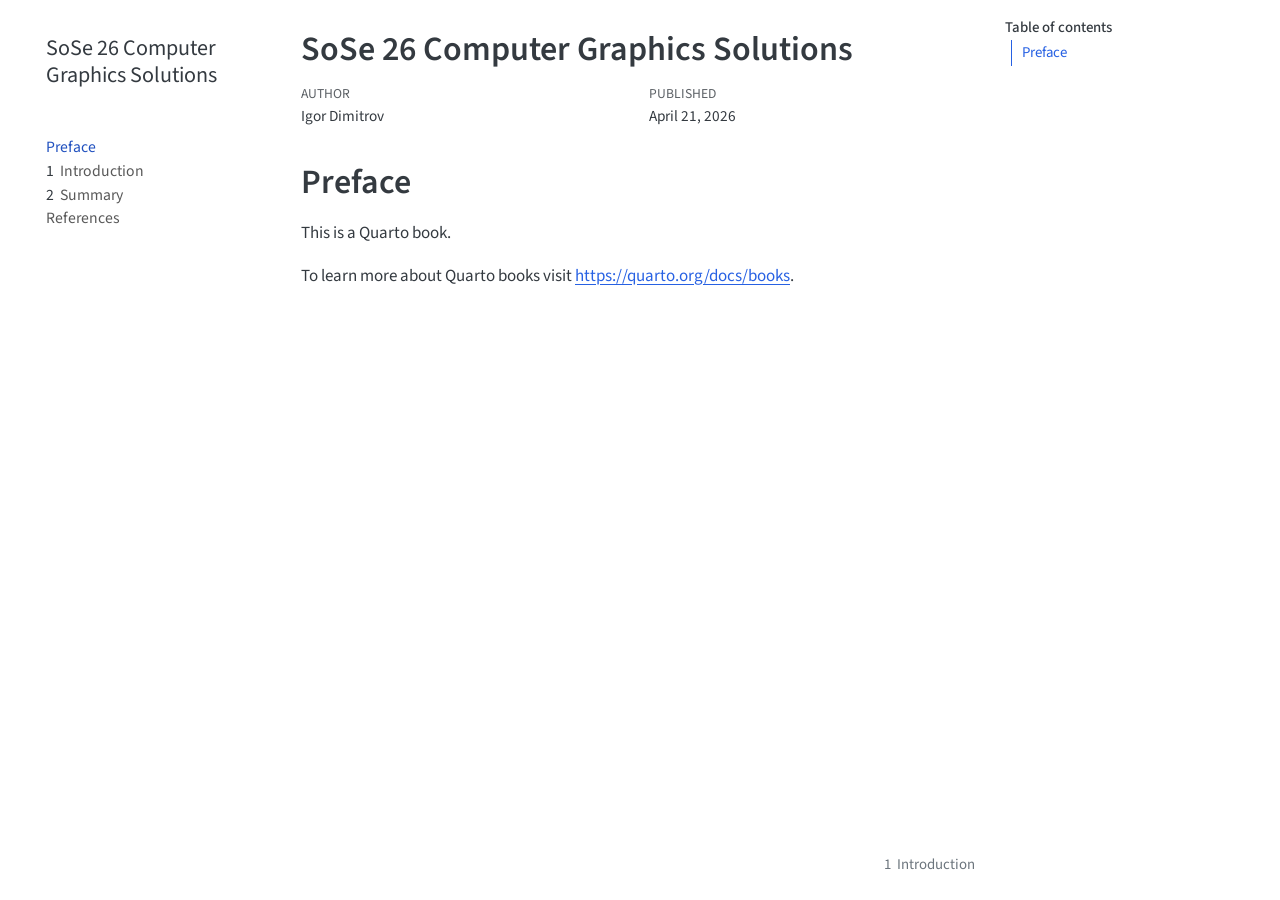
==== index.html @ a01f34d8 "Built site for gh-pages" ====
<!DOCTYPE html>
<html xmlns="http://www.w3.org/1999/xhtml" lang="en" xml:lang="en"><head>

<meta charset="utf-8">
<meta name="generator" content="quarto-1.7.32">

<meta name="viewport" content="width=device-width, initial-scale=1.0, user-scalable=yes">

<meta name="author" content="Igor Dimitrov">
<meta name="dcterms.date" content="2026-04-21">

<title>SoSe 26 Computer Graphics Solutions</title>
<style>
code{white-space: pre-wrap;}
span.smallcaps{font-variant: small-caps;}
div.columns{display: flex; gap: min(4vw, 1.5em);}
div.column{flex: auto; overflow-x: auto;}
div.hanging-indent{margin-left: 1.5em; text-indent: -1.5em;}
ul.task-list{list-style: none;}
ul.task-list li input[type="checkbox"] {
  width: 0.8em;
  margin: 0 0.8em 0.2em -1em; /* quarto-specific, see https://github.com/quarto-dev/quarto-cli/issues/4556 */ 
  vertical-align: middle;
}
</style>


<script src="site_libs/quarto-nav/quarto-nav.js"></script>
<script src="site_libs/quarto-nav/headroom.min.js"></script>
<script src="site_libs/clipboard/clipboard.min.js"></script>
<script src="site_libs/quarto-search/autocomplete.umd.js"></script>
<script src="site_libs/quarto-search/fuse.min.js"></script>
<script src="site_libs/quarto-search/quarto-search.js"></script>
<meta name="quarto:offset" content="./">
<link href="./intro.html" rel="next">
<script src="site_libs/quarto-html/quarto.js" type="module"></script>
<script src="site_libs/quarto-html/tabsets/tabsets.js" type="module"></script>
<script src="site_libs/quarto-html/popper.min.js"></script>
<script src="site_libs/quarto-html/tippy.umd.min.js"></script>
<script src="site_libs/quarto-html/anchor.min.js"></script>
<link href="site_libs/quarto-html/tippy.css" rel="stylesheet">
<link href="site_libs/quarto-html/quarto-syntax-highlighting-37eea08aefeeee20ff55810ff984fec1.css" rel="stylesheet" id="quarto-text-highlighting-styles">
<script src="site_libs/bootstrap/bootstrap.min.js"></script>
<link href="site_libs/bootstrap/bootstrap-icons.css" rel="stylesheet">
<link href="site_libs/bootstrap/bootstrap-bf132de45b538d253cd2e2da5fec6016.min.css" rel="stylesheet" append-hash="true" id="quarto-bootstrap" data-mode="light">
<script id="quarto-search-options" type="application/json">{
  "location": "sidebar",
  "copy-button": false,
  "collapse-after": 3,
  "panel-placement": "start",
  "type": "textbox",
  "limit": 50,
  "keyboard-shortcut": [
    "f",
    "/",
    "s"
  ],
  "show-item-context": false,
  "language": {
    "search-no-results-text": "No results",
    "search-matching-documents-text": "matching documents",
    "search-copy-link-title": "Copy link to search",
    "search-hide-matches-text": "Hide additional matches",
    "search-more-match-text": "more match in this document",
    "search-more-matches-text": "more matches in this document",
    "search-clear-button-title": "Clear",
    "search-text-placeholder": "",
    "search-detached-cancel-button-title": "Cancel",
    "search-submit-button-title": "Submit",
    "search-label": "Search"
  }
}</script>


</head>

<body class="nav-sidebar floating quarto-light">

<div id="quarto-search-results"></div>
  <header id="quarto-header" class="headroom fixed-top">
  <nav class="quarto-secondary-nav">
    <div class="container-fluid d-flex">
      <button type="button" class="quarto-btn-toggle btn" data-bs-toggle="collapse" role="button" data-bs-target=".quarto-sidebar-collapse-item" aria-controls="quarto-sidebar" aria-expanded="false" aria-label="Toggle sidebar navigation" onclick="if (window.quartoToggleHeadroom) { window.quartoToggleHeadroom(); }">
        <i class="bi bi-layout-text-sidebar-reverse"></i>
      </button>
        <nav class="quarto-page-breadcrumbs" aria-label="breadcrumb"><ol class="breadcrumb"><li class="breadcrumb-item"><a href="./index.html">Preface</a></li></ol></nav>
        <a class="flex-grow-1" role="navigation" data-bs-toggle="collapse" data-bs-target=".quarto-sidebar-collapse-item" aria-controls="quarto-sidebar" aria-expanded="false" aria-label="Toggle sidebar navigation" onclick="if (window.quartoToggleHeadroom) { window.quartoToggleHeadroom(); }">      
        </a>
      <button type="button" class="btn quarto-search-button" aria-label="Search" onclick="window.quartoOpenSearch();">
        <i class="bi bi-search"></i>
      </button>
    </div>
  </nav>
</header>
<!-- content -->
<div id="quarto-content" class="quarto-container page-columns page-rows-contents page-layout-article">
<!-- sidebar -->
  <nav id="quarto-sidebar" class="sidebar collapse collapse-horizontal quarto-sidebar-collapse-item sidebar-navigation floating overflow-auto">
    <div class="pt-lg-2 mt-2 text-left sidebar-header">
    <div class="sidebar-title mb-0 py-0">
      <a href="./">SoSe 26 Computer Graphics Solutions</a> 
    </div>
      </div>
        <div class="mt-2 flex-shrink-0 align-items-center">
        <div class="sidebar-search">
        <div id="quarto-search" class="" title="Search"></div>
        </div>
        </div>
    <div class="sidebar-menu-container"> 
    <ul class="list-unstyled mt-1">
        <li class="sidebar-item">
  <div class="sidebar-item-container"> 
  <a href="./index.html" class="sidebar-item-text sidebar-link active">
 <span class="menu-text">Preface</span></a>
  </div>
</li>
        <li class="sidebar-item">
  <div class="sidebar-item-container"> 
  <a href="./intro.html" class="sidebar-item-text sidebar-link">
 <span class="menu-text"><span class="chapter-number">1</span>&nbsp; <span class="chapter-title">Introduction</span></span></a>
  </div>
</li>
        <li class="sidebar-item">
  <div class="sidebar-item-container"> 
  <a href="./summary.html" class="sidebar-item-text sidebar-link">
 <span class="menu-text"><span class="chapter-number">2</span>&nbsp; <span class="chapter-title">Summary</span></span></a>
  </div>
</li>
        <li class="sidebar-item">
  <div class="sidebar-item-container"> 
  <a href="./references.html" class="sidebar-item-text sidebar-link">
 <span class="menu-text">References</span></a>
  </div>
</li>
    </ul>
    </div>
</nav>
<div id="quarto-sidebar-glass" class="quarto-sidebar-collapse-item" data-bs-toggle="collapse" data-bs-target=".quarto-sidebar-collapse-item"></div>
<!-- margin-sidebar -->
    <div id="quarto-margin-sidebar" class="sidebar margin-sidebar">
        <nav id="TOC" role="doc-toc" class="toc-active">
    <h2 id="toc-title">Table of contents</h2>
   
  <ul>
  <li><a href="#preface" id="toc-preface" class="nav-link active" data-scroll-target="#preface">Preface</a></li>
  </ul>
</nav>
    </div>
<!-- main -->
<main class="content" id="quarto-document-content">

<header id="title-block-header" class="quarto-title-block default">
<div class="quarto-title">
<h1 class="title">SoSe 26 Computer Graphics Solutions</h1>
</div>



<div class="quarto-title-meta">

    <div>
    <div class="quarto-title-meta-heading">Author</div>
    <div class="quarto-title-meta-contents">
             <p>Igor Dimitrov </p>
          </div>
  </div>
    
    <div>
    <div class="quarto-title-meta-heading">Published</div>
    <div class="quarto-title-meta-contents">
      <p class="date">April 21, 2026</p>
    </div>
  </div>
  
    
  </div>
  


</header>


<section id="preface" class="level1 unnumbered">
<h1 class="unnumbered">Preface</h1>
<p>This is a Quarto book.</p>
<p>To learn more about Quarto books visit <a href="https://quarto.org/docs/books" class="uri">https://quarto.org/docs/books</a>.</p>


</section>

</main> <!-- /main -->
<script id="quarto-html-after-body" type="application/javascript">
  window.document.addEventListener("DOMContentLoaded", function (event) {
    const icon = "";
    const anchorJS = new window.AnchorJS();
    anchorJS.options = {
      placement: 'right',
      icon: icon
    };
    anchorJS.add('.anchored');
    const isCodeAnnotation = (el) => {
      for (const clz of el.classList) {
        if (clz.startsWith('code-annotation-')) {                     
          return true;
        }
      }
      return false;
    }
    const onCopySuccess = function(e) {
      // button target
      const button = e.trigger;
      // don't keep focus
      button.blur();
      // flash "checked"
      button.classList.add('code-copy-button-checked');
      var currentTitle = button.getAttribute("title");
      button.setAttribute("title", "Copied!");
      let tooltip;
      if (window.bootstrap) {
        button.setAttribute("data-bs-toggle", "tooltip");
        button.setAttribute("data-bs-placement", "left");
        button.setAttribute("data-bs-title", "Copied!");
        tooltip = new bootstrap.Tooltip(button, 
          { trigger: "manual", 
            customClass: "code-copy-button-tooltip",
            offset: [0, -8]});
        tooltip.show();    
      }
      setTimeout(function() {
        if (tooltip) {
          tooltip.hide();
          button.removeAttribute("data-bs-title");
          button.removeAttribute("data-bs-toggle");
          button.removeAttribute("data-bs-placement");
        }
        button.setAttribute("title", currentTitle);
        button.classList.remove('code-copy-button-checked');
      }, 1000);
      // clear code selection
      e.clearSelection();
    }
    const getTextToCopy = function(trigger) {
        const codeEl = trigger.previousElementSibling.cloneNode(true);
        for (const childEl of codeEl.children) {
          if (isCodeAnnotation(childEl)) {
            childEl.remove();
          }
        }
        return codeEl.innerText;
    }
    const clipboard = new window.ClipboardJS('.code-copy-button:not([data-in-quarto-modal])', {
      text: getTextToCopy
    });
    clipboard.on('success', onCopySuccess);
    if (window.document.getElementById('quarto-embedded-source-code-modal')) {
      const clipboardModal = new window.ClipboardJS('.code-copy-button[data-in-quarto-modal]', {
        text: getTextToCopy,
        container: window.document.getElementById('quarto-embedded-source-code-modal')
      });
      clipboardModal.on('success', onCopySuccess);
    }
      var localhostRegex = new RegExp(/^(?:http|https):\/\/localhost\:?[0-9]*\//);
      var mailtoRegex = new RegExp(/^mailto:/);
        var filterRegex = new RegExp('/' + window.location.host + '/');
      var isInternal = (href) => {
          return filterRegex.test(href) || localhostRegex.test(href) || mailtoRegex.test(href);
      }
      // Inspect non-navigation links and adorn them if external
     var links = window.document.querySelectorAll('a[href]:not(.nav-link):not(.navbar-brand):not(.toc-action):not(.sidebar-link):not(.sidebar-item-toggle):not(.pagination-link):not(.no-external):not([aria-hidden]):not(.dropdown-item):not(.quarto-navigation-tool):not(.about-link)');
      for (var i=0; i<links.length; i++) {
        const link = links[i];
        if (!isInternal(link.href)) {
          // undo the damage that might have been done by quarto-nav.js in the case of
          // links that we want to consider external
          if (link.dataset.originalHref !== undefined) {
            link.href = link.dataset.originalHref;
          }
        }
      }
    function tippyHover(el, contentFn, onTriggerFn, onUntriggerFn) {
      const config = {
        allowHTML: true,
        maxWidth: 500,
        delay: 100,
        arrow: false,
        appendTo: function(el) {
            return el.parentElement;
        },
        interactive: true,
        interactiveBorder: 10,
        theme: 'quarto',
        placement: 'bottom-start',
      };
      if (contentFn) {
        config.content = contentFn;
      }
      if (onTriggerFn) {
        config.onTrigger = onTriggerFn;
      }
      if (onUntriggerFn) {
        config.onUntrigger = onUntriggerFn;
      }
      window.tippy(el, config); 
    }
    const noterefs = window.document.querySelectorAll('a[role="doc-noteref"]');
    for (var i=0; i<noterefs.length; i++) {
      const ref = noterefs[i];
      tippyHover(ref, function() {
        // use id or data attribute instead here
        let href = ref.getAttribute('data-footnote-href') || ref.getAttribute('href');
        try { href = new URL(href).hash; } catch {}
        const id = href.replace(/^#\/?/, "");
        const note = window.document.getElementById(id);
        if (note) {
          return note.innerHTML;
        } else {
          return "";
        }
      });
    }
    const xrefs = window.document.querySelectorAll('a.quarto-xref');
    const processXRef = (id, note) => {
      // Strip column container classes
      const stripColumnClz = (el) => {
        el.classList.remove("page-full", "page-columns");
        if (el.children) {
          for (const child of el.children) {
            stripColumnClz(child);
          }
        }
      }
      stripColumnClz(note)
      if (id === null || id.startsWith('sec-')) {
        // Special case sections, only their first couple elements
        const container = document.createElement("div");
        if (note.children && note.children.length > 2) {
          container.appendChild(note.children[0].cloneNode(true));
          for (let i = 1; i < note.children.length; i++) {
            const child = note.children[i];
            if (child.tagName === "P" && child.innerText === "") {
              continue;
            } else {
              container.appendChild(child.cloneNode(true));
              break;
            }
          }
          if (window.Quarto?.typesetMath) {
            window.Quarto.typesetMath(container);
          }
          return container.innerHTML
        } else {
          if (window.Quarto?.typesetMath) {
            window.Quarto.typesetMath(note);
          }
          return note.innerHTML;
        }
      } else {
        // Remove any anchor links if they are present
        const anchorLink = note.querySelector('a.anchorjs-link');
        if (anchorLink) {
          anchorLink.remove();
        }
        if (window.Quarto?.typesetMath) {
          window.Quarto.typesetMath(note);
        }
        if (note.classList.contains("callout")) {
          return note.outerHTML;
        } else {
          return note.innerHTML;
        }
      }
    }
    for (var i=0; i<xrefs.length; i++) {
      const xref = xrefs[i];
      tippyHover(xref, undefined, function(instance) {
        instance.disable();
        let url = xref.getAttribute('href');
        let hash = undefined; 
        if (url.startsWith('#')) {
          hash = url;
        } else {
          try { hash = new URL(url).hash; } catch {}
        }
        if (hash) {
          const id = hash.replace(/^#\/?/, "");
          const note = window.document.getElementById(id);
          if (note !== null) {
            try {
              const html = processXRef(id, note.cloneNode(true));
              instance.setContent(html);
            } finally {
              instance.enable();
              instance.show();
            }
          } else {
            // See if we can fetch this
            fetch(url.split('#')[0])
            .then(res => res.text())
            .then(html => {
              const parser = new DOMParser();
              const htmlDoc = parser.parseFromString(html, "text/html");
              const note = htmlDoc.getElementById(id);
              if (note !== null) {
                const html = processXRef(id, note);
                instance.setContent(html);
              } 
            }).finally(() => {
              instance.enable();
              instance.show();
            });
          }
        } else {
          // See if we can fetch a full url (with no hash to target)
          // This is a special case and we should probably do some content thinning / targeting
          fetch(url)
          .then(res => res.text())
          .then(html => {
            const parser = new DOMParser();
            const htmlDoc = parser.parseFromString(html, "text/html");
            const note = htmlDoc.querySelector('main.content');
            if (note !== null) {
              // This should only happen for chapter cross references
              // (since there is no id in the URL)
              // remove the first header
              if (note.children.length > 0 && note.children[0].tagName === "HEADER") {
                note.children[0].remove();
              }
              const html = processXRef(null, note);
              instance.setContent(html);
            } 
          }).finally(() => {
            instance.enable();
            instance.show();
          });
        }
      }, function(instance) {
      });
    }
        let selectedAnnoteEl;
        const selectorForAnnotation = ( cell, annotation) => {
          let cellAttr = 'data-code-cell="' + cell + '"';
          let lineAttr = 'data-code-annotation="' +  annotation + '"';
          const selector = 'span[' + cellAttr + '][' + lineAttr + ']';
          return selector;
        }
        const selectCodeLines = (annoteEl) => {
          const doc = window.document;
          const targetCell = annoteEl.getAttribute("data-target-cell");
          const targetAnnotation = annoteEl.getAttribute("data-target-annotation");
          const annoteSpan = window.document.querySelector(selectorForAnnotation(targetCell, targetAnnotation));
          const lines = annoteSpan.getAttribute("data-code-lines").split(",");
          const lineIds = lines.map((line) => {
            return targetCell + "-" + line;
          })
          let top = null;
          let height = null;
          let parent = null;
          if (lineIds.length > 0) {
              //compute the position of the single el (top and bottom and make a div)
              const el = window.document.getElementById(lineIds[0]);
              top = el.offsetTop;
              height = el.offsetHeight;
              parent = el.parentElement.parentElement;
            if (lineIds.length > 1) {
              const lastEl = window.document.getElementById(lineIds[lineIds.length - 1]);
              const bottom = lastEl.offsetTop + lastEl.offsetHeight;
              height = bottom - top;
            }
            if (top !== null && height !== null && parent !== null) {
              // cook up a div (if necessary) and position it 
              let div = window.document.getElementById("code-annotation-line-highlight");
              if (div === null) {
                div = window.document.createElement("div");
                div.setAttribute("id", "code-annotation-line-highlight");
                div.style.position = 'absolute';
                parent.appendChild(div);
              }
              div.style.top = top - 2 + "px";
              div.style.height = height + 4 + "px";
              div.style.left = 0;
              let gutterDiv = window.document.getElementById("code-annotation-line-highlight-gutter");
              if (gutterDiv === null) {
                gutterDiv = window.document.createElement("div");
                gutterDiv.setAttribute("id", "code-annotation-line-highlight-gutter");
                gutterDiv.style.position = 'absolute';
                const codeCell = window.document.getElementById(targetCell);
                const gutter = codeCell.querySelector('.code-annotation-gutter');
                gutter.appendChild(gutterDiv);
              }
              gutterDiv.style.top = top - 2 + "px";
              gutterDiv.style.height = height + 4 + "px";
            }
            selectedAnnoteEl = annoteEl;
          }
        };
        const unselectCodeLines = () => {
          const elementsIds = ["code-annotation-line-highlight", "code-annotation-line-highlight-gutter"];
          elementsIds.forEach((elId) => {
            const div = window.document.getElementById(elId);
            if (div) {
              div.remove();
            }
          });
          selectedAnnoteEl = undefined;
        };
          // Handle positioning of the toggle
      window.addEventListener(
        "resize",
        throttle(() => {
          elRect = undefined;
          if (selectedAnnoteEl) {
            selectCodeLines(selectedAnnoteEl);
          }
        }, 10)
      );
      function throttle(fn, ms) {
      let throttle = false;
      let timer;
        return (...args) => {
          if(!throttle) { // first call gets through
              fn.apply(this, args);
              throttle = true;
          } else { // all the others get throttled
              if(timer) clearTimeout(timer); // cancel #2
              timer = setTimeout(() => {
                fn.apply(this, args);
                timer = throttle = false;
              }, ms);
          }
        };
      }
        // Attach click handler to the DT
        const annoteDls = window.document.querySelectorAll('dt[data-target-cell]');
        for (const annoteDlNode of annoteDls) {
          annoteDlNode.addEventListener('click', (event) => {
            const clickedEl = event.target;
            if (clickedEl !== selectedAnnoteEl) {
              unselectCodeLines();
              const activeEl = window.document.querySelector('dt[data-target-cell].code-annotation-active');
              if (activeEl) {
                activeEl.classList.remove('code-annotation-active');
              }
              selectCodeLines(clickedEl);
              clickedEl.classList.add('code-annotation-active');
            } else {
              // Unselect the line
              unselectCodeLines();
              clickedEl.classList.remove('code-annotation-active');
            }
          });
        }
    const findCites = (el) => {
      const parentEl = el.parentElement;
      if (parentEl) {
        const cites = parentEl.dataset.cites;
        if (cites) {
          return {
            el,
            cites: cites.split(' ')
          };
        } else {
          return findCites(el.parentElement)
        }
      } else {
        return undefined;
      }
    };
    var bibliorefs = window.document.querySelectorAll('a[role="doc-biblioref"]');
    for (var i=0; i<bibliorefs.length; i++) {
      const ref = bibliorefs[i];
      const citeInfo = findCites(ref);
      if (citeInfo) {
        tippyHover(citeInfo.el, function() {
          var popup = window.document.createElement('div');
          citeInfo.cites.forEach(function(cite) {
            var citeDiv = window.document.createElement('div');
            citeDiv.classList.add('hanging-indent');
            citeDiv.classList.add('csl-entry');
            var biblioDiv = window.document.getElementById('ref-' + cite);
            if (biblioDiv) {
              citeDiv.innerHTML = biblioDiv.innerHTML;
            }
            popup.appendChild(citeDiv);
          });
          return popup.innerHTML;
        });
      }
    }
  });
  </script>
<nav class="page-navigation">
  <div class="nav-page nav-page-previous">
  </div>
  <div class="nav-page nav-page-next">
      <a href="./intro.html" class="pagination-link" aria-label="Introduction">
        <span class="nav-page-text"><span class="chapter-number">1</span>&nbsp; <span class="chapter-title">Introduction</span></span> <i class="bi bi-arrow-right-short"></i>
      </a>
  </div>
</nav>
</div> <!-- /content -->




</body></html>
---- site_libs/quarto-html/tippy.css ----
.tippy-box[data-animation=fade][data-state=hidden]{opacity:0}[data-tippy-root]{max-width:calc(100vw - 10px)}.tippy-box{position:relative;background-color:#333;color:#fff;border-radius:4px;font-size:14px;line-height:1.4;white-space:normal;outline:0;transition-property:transform,visibility,opacity}.tippy-box[data-placement^=top]>.tippy-arrow{bottom:0}.tippy-box[data-placement^=top]>.tippy-arrow:before{bottom:-7px;left:0;border-width:8px 8px 0;border-top-color:initial;transform-origin:center top}.tippy-box[data-placement^=bottom]>.tippy-arrow{top:0}.tippy-box[data-placement^=bottom]>.tippy-arrow:before{top:-7px;left:0;border-width:0 8px 8px;border-bottom-color:initial;transform-origin:center bottom}.tippy-box[data-placement^=left]>.tippy-arrow{right:0}.tippy-box[data-placement^=left]>.tippy-arrow:before{border-width:8px 0 8px 8px;border-left-color:initial;right:-7px;transform-origin:center left}.tippy-box[data-placement^=right]>.tippy-arrow{left:0}.tippy-box[data-placement^=right]>.tippy-arrow:before{left:-7px;border-width:8px 8px 8px 0;border-right-color:initial;transform-origin:center right}.tippy-box[data-inertia][data-state=visible]{transition-timing-function:cubic-bezier(.54,1.5,.38,1.11)}.tippy-arrow{width:16px;height:16px;color:#333}.tippy-arrow:before{content:"";position:absolute;border-color:transparent;border-style:solid}.tippy-content{position:relative;padding:5px 9px;z-index:1}
---- site_libs/quarto-html/quarto-syntax-highlighting-37eea08aefeeee20ff55810ff984fec1.css ----
/* quarto syntax highlight colors */
:root {
  --quarto-hl-ot-color: #003B4F;
  --quarto-hl-at-color: #657422;
  --quarto-hl-ss-color: #20794D;
  --quarto-hl-an-color: #5E5E5E;
  --quarto-hl-fu-color: #4758AB;
  --quarto-hl-st-color: #20794D;
  --quarto-hl-cf-color: #003B4F;
  --quarto-hl-op-color: #5E5E5E;
  --quarto-hl-er-color: #AD0000;
  --quarto-hl-bn-color: #AD0000;
  --quarto-hl-al-color: #AD0000;
  --quarto-hl-va-color: #111111;
  --quarto-hl-bu-color: inherit;
  --quarto-hl-ex-color: inherit;
  --quarto-hl-pp-color: #AD0000;
  --quarto-hl-in-color: #5E5E5E;
  --quarto-hl-vs-color: #20794D;
  --quarto-hl-wa-color: #5E5E5E;
  --quarto-hl-do-color: #5E5E5E;
  --quarto-hl-im-color: #00769E;
  --quarto-hl-ch-color: #20794D;
  --quarto-hl-dt-color: #AD0000;
  --quarto-hl-fl-color: #AD0000;
  --quarto-hl-co-color: #5E5E5E;
  --quarto-hl-cv-color: #5E5E5E;
  --quarto-hl-cn-color: #8f5902;
  --quarto-hl-sc-color: #5E5E5E;
  --quarto-hl-dv-color: #AD0000;
  --quarto-hl-kw-color: #003B4F;
}

/* other quarto variables */
:root {
  --quarto-font-monospace: SFMono-Regular, Menlo, Monaco, Consolas, "Liberation Mono", "Courier New", monospace;
}

/* syntax highlight based on Pandoc's rules */
pre > code.sourceCode > span {
  color: #003B4F;
}

code.sourceCode > span {
  color: #003B4F;
}

div.sourceCode,
div.sourceCode pre.sourceCode {
  color: #003B4F;
}

/* Normal */
code span {
  color: #003B4F;
}

/* Alert */
code span.al {
  color: #AD0000;
  font-style: inherit;
}

/* Annotation */
code span.an {
  color: #5E5E5E;
  font-style: inherit;
}

/* Attribute */
code span.at {
  color: #657422;
  font-style: inherit;
}

/* BaseN */
code span.bn {
  color: #AD0000;
  font-style: inherit;
}

/* BuiltIn */
code span.bu {
  font-style: inherit;
}

/* ControlFlow */
code span.cf {
  color: #003B4F;
  font-weight: bold;
  font-style: inherit;
}

/* Char */
code span.ch {
  color: #20794D;
  font-style: inherit;
}

/* Constant */
code span.cn {
  color: #8f5902;
  font-style: inherit;
}

/* Comment */
code span.co {
  color: #5E5E5E;
  font-style: inherit;
}

/* CommentVar */
code span.cv {
  color: #5E5E5E;
  font-style: italic;
}

/* Documentation */
code span.do {
  color: #5E5E5E;
  font-style: italic;
}

/* DataType */
code span.dt {
  color: #AD0000;
  font-style: inherit;
}

/* DecVal */
code span.dv {
  color: #AD0000;
  font-style: inherit;
}

/* Error */
code span.er {
  color: #AD0000;
  font-style: inherit;
}

/* Extension */
code span.ex {
  font-style: inherit;
}

/* Float */
code span.fl {
  color: #AD0000;
  font-style: inherit;
}

/* Function */
code span.fu {
  color: #4758AB;
  font-style: inherit;
}

/* Import */
code span.im {
  color: #00769E;
  font-style: inherit;
}

/* Information */
code span.in {
  color: #5E5E5E;
  font-style: inherit;
}

/* Keyword */
code span.kw {
  color: #003B4F;
  font-weight: bold;
  font-style: inherit;
}

/* Operator */
code span.op {
  color: #5E5E5E;
  font-style: inherit;
}

/* Other */
code span.ot {
  color: #003B4F;
  font-style: inherit;
}

/* Preprocessor */
code span.pp {
  color: #AD0000;
  font-style: inherit;
}

/* SpecialChar */
code span.sc {
  color: #5E5E5E;
  font-style: inherit;
}

/* SpecialString */
code span.ss {
  color: #20794D;
  font-style: inherit;
}

/* String */
code span.st {
  color: #20794D;
  font-style: inherit;
}

/* Variable */
code span.va {
  color: #111111;
  font-style: inherit;
}

/* VerbatimString */
code span.vs {
  color: #20794D;
  font-style: inherit;
}

/* Warning */
code span.wa {
  color: #5E5E5E;
  font-style: italic;
}

.prevent-inlining {
  content: "</";
}

/*# sourceMappingURL=27d3d809615f7771493d095567f04340.css.map */
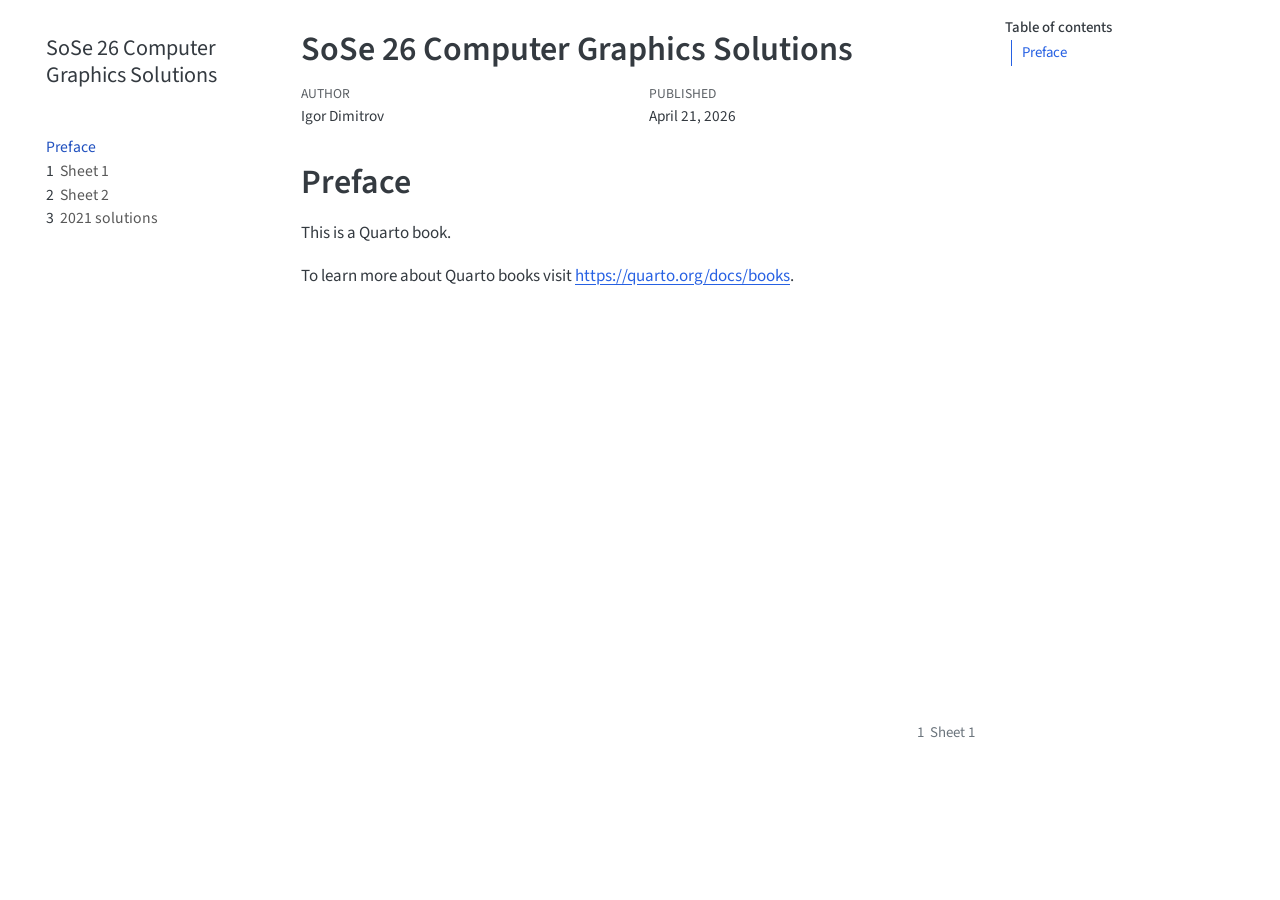
==== commit 33d647d1: "Built site for gh-pages" ====
--- a/index.html
+++ b/index.html
@@ -2,7 +2,7 @@
 <html xmlns="http://www.w3.org/1999/xhtml" lang="en" xml:lang="en"><head>
 
 <meta charset="utf-8">
-<meta name="generator" content="quarto-1.7.32">
+<meta name="generator" content="quarto-1.4.553">
 
 <meta name="viewport" content="width=device-width, initial-scale=1.0, user-scalable=yes">
 
@@ -32,17 +32,16 @@
 <script src="site_libs/quarto-search/fuse.min.js"></script>
 <script src="site_libs/quarto-search/quarto-search.js"></script>
 <meta name="quarto:offset" content="./">
-<link href="./intro.html" rel="next">
-<script src="site_libs/quarto-html/quarto.js" type="module"></script>
-<script src="site_libs/quarto-html/tabsets/tabsets.js" type="module"></script>
+<link href="./01.html" rel="next">
+<script src="site_libs/quarto-html/quarto.js"></script>
 <script src="site_libs/quarto-html/popper.min.js"></script>
 <script src="site_libs/quarto-html/tippy.umd.min.js"></script>
 <script src="site_libs/quarto-html/anchor.min.js"></script>
 <link href="site_libs/quarto-html/tippy.css" rel="stylesheet">
-<link href="site_libs/quarto-html/quarto-syntax-highlighting-37eea08aefeeee20ff55810ff984fec1.css" rel="stylesheet" id="quarto-text-highlighting-styles">
+<link href="site_libs/quarto-html/quarto-syntax-highlighting.css" rel="stylesheet" id="quarto-text-highlighting-styles">
 <script src="site_libs/bootstrap/bootstrap.min.js"></script>
 <link href="site_libs/bootstrap/bootstrap-icons.css" rel="stylesheet">
-<link href="site_libs/bootstrap/bootstrap-bf132de45b538d253cd2e2da5fec6016.min.css" rel="stylesheet" append-hash="true" id="quarto-bootstrap" data-mode="light">
+<link href="site_libs/bootstrap/bootstrap.min.css" rel="stylesheet" id="quarto-bootstrap" data-mode="light">
 <script id="quarto-search-options" type="application/json">{
   "location": "sidebar",
   "copy-button": false,
@@ -74,19 +73,19 @@
 
 </head>
 
-<body class="nav-sidebar floating quarto-light">
+<body class="nav-sidebar floating">
 
 <div id="quarto-search-results"></div>
   <header id="quarto-header" class="headroom fixed-top">
   <nav class="quarto-secondary-nav">
     <div class="container-fluid d-flex">
-      <button type="button" class="quarto-btn-toggle btn" data-bs-toggle="collapse" role="button" data-bs-target=".quarto-sidebar-collapse-item" aria-controls="quarto-sidebar" aria-expanded="false" aria-label="Toggle sidebar navigation" onclick="if (window.quartoToggleHeadroom) { window.quartoToggleHeadroom(); }">
+      <button type="button" class="quarto-btn-toggle btn" data-bs-toggle="collapse" data-bs-target=".quarto-sidebar-collapse-item" aria-controls="quarto-sidebar" aria-expanded="false" aria-label="Toggle sidebar navigation" onclick="if (window.quartoToggleHeadroom) { window.quartoToggleHeadroom(); }">
         <i class="bi bi-layout-text-sidebar-reverse"></i>
       </button>
         <nav class="quarto-page-breadcrumbs" aria-label="breadcrumb"><ol class="breadcrumb"><li class="breadcrumb-item"><a href="./index.html">Preface</a></li></ol></nav>
-        <a class="flex-grow-1" role="navigation" data-bs-toggle="collapse" data-bs-target=".quarto-sidebar-collapse-item" aria-controls="quarto-sidebar" aria-expanded="false" aria-label="Toggle sidebar navigation" onclick="if (window.quartoToggleHeadroom) { window.quartoToggleHeadroom(); }">      
+        <a class="flex-grow-1" role="button" data-bs-toggle="collapse" data-bs-target=".quarto-sidebar-collapse-item" aria-controls="quarto-sidebar" aria-expanded="false" aria-label="Toggle sidebar navigation" onclick="if (window.quartoToggleHeadroom) { window.quartoToggleHeadroom(); }">      
         </a>
-      <button type="button" class="btn quarto-search-button" aria-label="Search" onclick="window.quartoOpenSearch();">
+      <button type="button" class="btn quarto-search-button" aria-label="" onclick="window.quartoOpenSearch();">
         <i class="bi bi-search"></i>
       </button>
     </div>
@@ -99,6 +98,9 @@
     <div class="pt-lg-2 mt-2 text-left sidebar-header">
     <div class="sidebar-title mb-0 py-0">
       <a href="./">SoSe 26 Computer Graphics Solutions</a> 
+        <div class="sidebar-tools-main">
+    <a href="./SoSe-26-Computer-Graphics-Solutions.pdf" title="Download PDF" class="quarto-navigation-tool px-1" aria-label="Download PDF"><i class="bi bi-file-pdf"></i></a>
+</div>
     </div>
       </div>
         <div class="mt-2 flex-shrink-0 align-items-center">
@@ -116,20 +118,20 @@
 </li>
         <li class="sidebar-item">
   <div class="sidebar-item-container"> 
-  <a href="./intro.html" class="sidebar-item-text sidebar-link">
- <span class="menu-text"><span class="chapter-number">1</span>&nbsp; <span class="chapter-title">Introduction</span></span></a>
+  <a href="./01.html" class="sidebar-item-text sidebar-link">
+ <span class="menu-text"><span class="chapter-number">1</span>&nbsp; <span class="chapter-title">Sheet 1</span></span></a>
   </div>
 </li>
         <li class="sidebar-item">
   <div class="sidebar-item-container"> 
-  <a href="./summary.html" class="sidebar-item-text sidebar-link">
- <span class="menu-text"><span class="chapter-number">2</span>&nbsp; <span class="chapter-title">Summary</span></span></a>
+  <a href="./02.html" class="sidebar-item-text sidebar-link">
+ <span class="menu-text"><span class="chapter-number">2</span>&nbsp; <span class="chapter-title">Sheet 2</span></span></a>
   </div>
 </li>
         <li class="sidebar-item">
   <div class="sidebar-item-container"> 
-  <a href="./references.html" class="sidebar-item-text sidebar-link">
- <span class="menu-text">References</span></a>
+  <a href="./exam/2021.html" class="sidebar-item-text sidebar-link">
+ <span class="menu-text"><span class="chapter-number">3</span>&nbsp; <span class="chapter-title">2021 solutions</span></span></a>
   </div>
 </li>
     </ul>
@@ -190,242 +192,228 @@
 
 </main> <!-- /main -->
 <script id="quarto-html-after-body" type="application/javascript">
-  window.document.addEventListener("DOMContentLoaded", function (event) {
-    const icon = "";
-    const anchorJS = new window.AnchorJS();
-    anchorJS.options = {
-      placement: 'right',
-      icon: icon
+window.document.addEventListener("DOMContentLoaded", function (event) {
+  const toggleBodyColorMode = (bsSheetEl) => {
+    const mode = bsSheetEl.getAttribute("data-mode");
+    const bodyEl = window.document.querySelector("body");
+    if (mode === "dark") {
+      bodyEl.classList.add("quarto-dark");
+      bodyEl.classList.remove("quarto-light");
+    } else {
+      bodyEl.classList.add("quarto-light");
+      bodyEl.classList.remove("quarto-dark");
+    }
+  }
+  const toggleBodyColorPrimary = () => {
+    const bsSheetEl = window.document.querySelector("link#quarto-bootstrap");
+    if (bsSheetEl) {
+      toggleBodyColorMode(bsSheetEl);
+    }
+  }
+  toggleBodyColorPrimary();  
+  const icon = "";
+  const anchorJS = new window.AnchorJS();
+  anchorJS.options = {
+    placement: 'right',
+    icon: icon
+  };
+  anchorJS.add('.anchored');
+  const isCodeAnnotation = (el) => {
+    for (const clz of el.classList) {
+      if (clz.startsWith('code-annotation-')) {                     
+        return true;
+      }
+    }
+    return false;
+  }
+  const clipboard = new window.ClipboardJS('.code-copy-button', {
+    text: function(trigger) {
+      const codeEl = trigger.previousElementSibling.cloneNode(true);
+      for (const childEl of codeEl.children) {
+        if (isCodeAnnotation(childEl)) {
+          childEl.remove();
+        }
+      }
+      return codeEl.innerText;
+    }
+  });
+  clipboard.on('success', function(e) {
+    // button target
+    const button = e.trigger;
+    // don't keep focus
+    button.blur();
+    // flash "checked"
+    button.classList.add('code-copy-button-checked');
+    var currentTitle = button.getAttribute("title");
+    button.setAttribute("title", "Copied!");
+    let tooltip;
+    if (window.bootstrap) {
+      button.setAttribute("data-bs-toggle", "tooltip");
+      button.setAttribute("data-bs-placement", "left");
+      button.setAttribute("data-bs-title", "Copied!");
+      tooltip = new bootstrap.Tooltip(button, 
+        { trigger: "manual", 
+          customClass: "code-copy-button-tooltip",
+          offset: [0, -8]});
+      tooltip.show();    
+    }
+    setTimeout(function() {
+      if (tooltip) {
+        tooltip.hide();
+        button.removeAttribute("data-bs-title");
+        button.removeAttribute("data-bs-toggle");
+        button.removeAttribute("data-bs-placement");
+      }
+      button.setAttribute("title", currentTitle);
+      button.classList.remove('code-copy-button-checked');
+    }, 1000);
+    // clear code selection
+    e.clearSelection();
+  });
+    var localhostRegex = new RegExp(/^(?:http|https):\/\/localhost\:?[0-9]*\//);
+    var mailtoRegex = new RegExp(/^mailto:/);
+      var filterRegex = new RegExp('/' + window.location.host + '/');
+    var isInternal = (href) => {
+        return filterRegex.test(href) || localhostRegex.test(href) || mailtoRegex.test(href);
+    }
+    // Inspect non-navigation links and adorn them if external
+ 	var links = window.document.querySelectorAll('a[href]:not(.nav-link):not(.navbar-brand):not(.toc-action):not(.sidebar-link):not(.sidebar-item-toggle):not(.pagination-link):not(.no-external):not([aria-hidden]):not(.dropdown-item):not(.quarto-navigation-tool)');
+    for (var i=0; i<links.length; i++) {
+      const link = links[i];
+      if (!isInternal(link.href)) {
+        // undo the damage that might have been done by quarto-nav.js in the case of
+        // links that we want to consider external
+        if (link.dataset.originalHref !== undefined) {
+          link.href = link.dataset.originalHref;
+        }
+      }
+    }
+  function tippyHover(el, contentFn, onTriggerFn, onUntriggerFn) {
+    const config = {
+      allowHTML: true,
+      maxWidth: 500,
+      delay: 100,
+      arrow: false,
+      appendTo: function(el) {
+          return el.parentElement;
+      },
+      interactive: true,
+      interactiveBorder: 10,
+      theme: 'quarto',
+      placement: 'bottom-start',
     };
-    anchorJS.add('.anchored');
-    const isCodeAnnotation = (el) => {
-      for (const clz of el.classList) {
-        if (clz.startsWith('code-annotation-')) {                     
-          return true;
-        }
-      }
-      return false;
-    }
-    const onCopySuccess = function(e) {
-      // button target
-      const button = e.trigger;
-      // don't keep focus
-      button.blur();
-      // flash "checked"
-      button.classList.add('code-copy-button-checked');
-      var currentTitle = button.getAttribute("title");
-      button.setAttribute("title", "Copied!");
-      let tooltip;
-      if (window.bootstrap) {
-        button.setAttribute("data-bs-toggle", "tooltip");
-        button.setAttribute("data-bs-placement", "left");
-        button.setAttribute("data-bs-title", "Copied!");
-        tooltip = new bootstrap.Tooltip(button, 
-          { trigger: "manual", 
-            customClass: "code-copy-button-tooltip",
-            offset: [0, -8]});
-        tooltip.show();    
-      }
-      setTimeout(function() {
-        if (tooltip) {
-          tooltip.hide();
-          button.removeAttribute("data-bs-title");
-          button.removeAttribute("data-bs-toggle");
-          button.removeAttribute("data-bs-placement");
-        }
-        button.setAttribute("title", currentTitle);
-        button.classList.remove('code-copy-button-checked');
-      }, 1000);
-      // clear code selection
-      e.clearSelection();
-    }
-    const getTextToCopy = function(trigger) {
-        const codeEl = trigger.previousElementSibling.cloneNode(true);
-        for (const childEl of codeEl.children) {
-          if (isCodeAnnotation(childEl)) {
-            childEl.remove();
+    if (contentFn) {
+      config.content = contentFn;
+    }
+    if (onTriggerFn) {
+      config.onTrigger = onTriggerFn;
+    }
+    if (onUntriggerFn) {
+      config.onUntrigger = onUntriggerFn;
+    }
+    window.tippy(el, config); 
+  }
+  const noterefs = window.document.querySelectorAll('a[role="doc-noteref"]');
+  for (var i=0; i<noterefs.length; i++) {
+    const ref = noterefs[i];
+    tippyHover(ref, function() {
+      // use id or data attribute instead here
+      let href = ref.getAttribute('data-footnote-href') || ref.getAttribute('href');
+      try { href = new URL(href).hash; } catch {}
+      const id = href.replace(/^#\/?/, "");
+      const note = window.document.getElementById(id);
+      if (note) {
+        return note.innerHTML;
+      } else {
+        return "";
+      }
+    });
+  }
+  const xrefs = window.document.querySelectorAll('a.quarto-xref');
+  const processXRef = (id, note) => {
+    // Strip column container classes
+    const stripColumnClz = (el) => {
+      el.classList.remove("page-full", "page-columns");
+      if (el.children) {
+        for (const child of el.children) {
+          stripColumnClz(child);
+        }
+      }
+    }
+    stripColumnClz(note)
+    if (id === null || id.startsWith('sec-')) {
+      // Special case sections, only their first couple elements
+      const container = document.createElement("div");
+      if (note.children && note.children.length > 2) {
+        container.appendChild(note.children[0].cloneNode(true));
+        for (let i = 1; i < note.children.length; i++) {
+          const child = note.children[i];
+          if (child.tagName === "P" && child.innerText === "") {
+            continue;
+          } else {
+            container.appendChild(child.cloneNode(true));
+            break;
           }
         }
-        return codeEl.innerText;
-    }
-    const clipboard = new window.ClipboardJS('.code-copy-button:not([data-in-quarto-modal])', {
-      text: getTextToCopy
-    });
-    clipboard.on('success', onCopySuccess);
-    if (window.document.getElementById('quarto-embedded-source-code-modal')) {
-      const clipboardModal = new window.ClipboardJS('.code-copy-button[data-in-quarto-modal]', {
-        text: getTextToCopy,
-        container: window.document.getElementById('quarto-embedded-source-code-modal')
-      });
-      clipboardModal.on('success', onCopySuccess);
-    }
-      var localhostRegex = new RegExp(/^(?:http|https):\/\/localhost\:?[0-9]*\//);
-      var mailtoRegex = new RegExp(/^mailto:/);
-        var filterRegex = new RegExp('/' + window.location.host + '/');
-      var isInternal = (href) => {
-          return filterRegex.test(href) || localhostRegex.test(href) || mailtoRegex.test(href);
-      }
-      // Inspect non-navigation links and adorn them if external
-     var links = window.document.querySelectorAll('a[href]:not(.nav-link):not(.navbar-brand):not(.toc-action):not(.sidebar-link):not(.sidebar-item-toggle):not(.pagination-link):not(.no-external):not([aria-hidden]):not(.dropdown-item):not(.quarto-navigation-tool):not(.about-link)');
-      for (var i=0; i<links.length; i++) {
-        const link = links[i];
-        if (!isInternal(link.href)) {
-          // undo the damage that might have been done by quarto-nav.js in the case of
-          // links that we want to consider external
-          if (link.dataset.originalHref !== undefined) {
-            link.href = link.dataset.originalHref;
-          }
-        }
-      }
-    function tippyHover(el, contentFn, onTriggerFn, onUntriggerFn) {
-      const config = {
-        allowHTML: true,
-        maxWidth: 500,
-        delay: 100,
-        arrow: false,
-        appendTo: function(el) {
-            return el.parentElement;
-        },
-        interactive: true,
-        interactiveBorder: 10,
-        theme: 'quarto',
-        placement: 'bottom-start',
-      };
-      if (contentFn) {
-        config.content = contentFn;
-      }
-      if (onTriggerFn) {
-        config.onTrigger = onTriggerFn;
-      }
-      if (onUntriggerFn) {
-        config.onUntrigger = onUntriggerFn;
-      }
-      window.tippy(el, config); 
-    }
-    const noterefs = window.document.querySelectorAll('a[role="doc-noteref"]');
-    for (var i=0; i<noterefs.length; i++) {
-      const ref = noterefs[i];
-      tippyHover(ref, function() {
-        // use id or data attribute instead here
-        let href = ref.getAttribute('data-footnote-href') || ref.getAttribute('href');
-        try { href = new URL(href).hash; } catch {}
-        const id = href.replace(/^#\/?/, "");
-        const note = window.document.getElementById(id);
-        if (note) {
-          return note.innerHTML;
-        } else {
-          return "";
-        }
-      });
-    }
-    const xrefs = window.document.querySelectorAll('a.quarto-xref');
-    const processXRef = (id, note) => {
-      // Strip column container classes
-      const stripColumnClz = (el) => {
-        el.classList.remove("page-full", "page-columns");
-        if (el.children) {
-          for (const child of el.children) {
-            stripColumnClz(child);
-          }
-        }
-      }
-      stripColumnClz(note)
-      if (id === null || id.startsWith('sec-')) {
-        // Special case sections, only their first couple elements
-        const container = document.createElement("div");
-        if (note.children && note.children.length > 2) {
-          container.appendChild(note.children[0].cloneNode(true));
-          for (let i = 1; i < note.children.length; i++) {
-            const child = note.children[i];
-            if (child.tagName === "P" && child.innerText === "") {
-              continue;
-            } else {
-              container.appendChild(child.cloneNode(true));
-              break;
-            }
-          }
-          if (window.Quarto?.typesetMath) {
-            window.Quarto.typesetMath(container);
-          }
-          return container.innerHTML
-        } else {
-          if (window.Quarto?.typesetMath) {
-            window.Quarto.typesetMath(note);
-          }
-          return note.innerHTML;
-        }
+        if (window.Quarto?.typesetMath) {
+          window.Quarto.typesetMath(container);
+        }
+        return container.innerHTML
       } else {
-        // Remove any anchor links if they are present
-        const anchorLink = note.querySelector('a.anchorjs-link');
-        if (anchorLink) {
-          anchorLink.remove();
-        }
         if (window.Quarto?.typesetMath) {
           window.Quarto.typesetMath(note);
         }
-        if (note.classList.contains("callout")) {
-          return note.outerHTML;
-        } else {
-          return note.innerHTML;
-        }
-      }
-    }
-    for (var i=0; i<xrefs.length; i++) {
-      const xref = xrefs[i];
-      tippyHover(xref, undefined, function(instance) {
-        instance.disable();
-        let url = xref.getAttribute('href');
-        let hash = undefined; 
-        if (url.startsWith('#')) {
-          hash = url;
-        } else {
-          try { hash = new URL(url).hash; } catch {}
-        }
-        if (hash) {
-          const id = hash.replace(/^#\/?/, "");
-          const note = window.document.getElementById(id);
-          if (note !== null) {
-            try {
-              const html = processXRef(id, note.cloneNode(true));
-              instance.setContent(html);
-            } finally {
-              instance.enable();
-              instance.show();
-            }
-          } else {
-            // See if we can fetch this
-            fetch(url.split('#')[0])
-            .then(res => res.text())
-            .then(html => {
-              const parser = new DOMParser();
-              const htmlDoc = parser.parseFromString(html, "text/html");
-              const note = htmlDoc.getElementById(id);
-              if (note !== null) {
-                const html = processXRef(id, note);
-                instance.setContent(html);
-              } 
-            }).finally(() => {
-              instance.enable();
-              instance.show();
-            });
+        return note.innerHTML;
+      }
+    } else {
+      // Remove any anchor links if they are present
+      const anchorLink = note.querySelector('a.anchorjs-link');
+      if (anchorLink) {
+        anchorLink.remove();
+      }
+      if (window.Quarto?.typesetMath) {
+        window.Quarto.typesetMath(note);
+      }
+      // TODO in 1.5, we should make sure this works without a callout special case
+      if (note.classList.contains("callout")) {
+        return note.outerHTML;
+      } else {
+        return note.innerHTML;
+      }
+    }
+  }
+  for (var i=0; i<xrefs.length; i++) {
+    const xref = xrefs[i];
+    tippyHover(xref, undefined, function(instance) {
+      instance.disable();
+      let url = xref.getAttribute('href');
+      let hash = undefined; 
+      if (url.startsWith('#')) {
+        hash = url;
+      } else {
+        try { hash = new URL(url).hash; } catch {}
+      }
+      if (hash) {
+        const id = hash.replace(/^#\/?/, "");
+        const note = window.document.getElementById(id);
+        if (note !== null) {
+          try {
+            const html = processXRef(id, note.cloneNode(true));
+            instance.setContent(html);
+          } finally {
+            instance.enable();
+            instance.show();
           }
         } else {
-          // See if we can fetch a full url (with no hash to target)
-          // This is a special case and we should probably do some content thinning / targeting
-          fetch(url)
+          // See if we can fetch this
+          fetch(url.split('#')[0])
           .then(res => res.text())
           .then(html => {
             const parser = new DOMParser();
             const htmlDoc = parser.parseFromString(html, "text/html");
-            const note = htmlDoc.querySelector('main.content');
+            const note = htmlDoc.getElementById(id);
             if (note !== null) {
-              // This should only happen for chapter cross references
-              // (since there is no id in the URL)
-              // remove the first header
-              if (note.children.length > 0 && note.children[0].tagName === "HEADER") {
-                note.children[0].remove();
-              }
-              const html = processXRef(null, note);
+              const html = processXRef(id, note);
               instance.setContent(html);
             } 
           }).finally(() => {
@@ -433,167 +421,191 @@
             instance.show();
           });
         }
-      }, function(instance) {
+      } else {
+        // See if we can fetch a full url (with no hash to target)
+        // This is a special case and we should probably do some content thinning / targeting
+        fetch(url)
+        .then(res => res.text())
+        .then(html => {
+          const parser = new DOMParser();
+          const htmlDoc = parser.parseFromString(html, "text/html");
+          const note = htmlDoc.querySelector('main.content');
+          if (note !== null) {
+            // This should only happen for chapter cross references
+            // (since there is no id in the URL)
+            // remove the first header
+            if (note.children.length > 0 && note.children[0].tagName === "HEADER") {
+              note.children[0].remove();
+            }
+            const html = processXRef(null, note);
+            instance.setContent(html);
+          } 
+        }).finally(() => {
+          instance.enable();
+          instance.show();
+        });
+      }
+    }, function(instance) {
+    });
+  }
+      let selectedAnnoteEl;
+      const selectorForAnnotation = ( cell, annotation) => {
+        let cellAttr = 'data-code-cell="' + cell + '"';
+        let lineAttr = 'data-code-annotation="' +  annotation + '"';
+        const selector = 'span[' + cellAttr + '][' + lineAttr + ']';
+        return selector;
+      }
+      const selectCodeLines = (annoteEl) => {
+        const doc = window.document;
+        const targetCell = annoteEl.getAttribute("data-target-cell");
+        const targetAnnotation = annoteEl.getAttribute("data-target-annotation");
+        const annoteSpan = window.document.querySelector(selectorForAnnotation(targetCell, targetAnnotation));
+        const lines = annoteSpan.getAttribute("data-code-lines").split(",");
+        const lineIds = lines.map((line) => {
+          return targetCell + "-" + line;
+        })
+        let top = null;
+        let height = null;
+        let parent = null;
+        if (lineIds.length > 0) {
+            //compute the position of the single el (top and bottom and make a div)
+            const el = window.document.getElementById(lineIds[0]);
+            top = el.offsetTop;
+            height = el.offsetHeight;
+            parent = el.parentElement.parentElement;
+          if (lineIds.length > 1) {
+            const lastEl = window.document.getElementById(lineIds[lineIds.length - 1]);
+            const bottom = lastEl.offsetTop + lastEl.offsetHeight;
+            height = bottom - top;
+          }
+          if (top !== null && height !== null && parent !== null) {
+            // cook up a div (if necessary) and position it 
+            let div = window.document.getElementById("code-annotation-line-highlight");
+            if (div === null) {
+              div = window.document.createElement("div");
+              div.setAttribute("id", "code-annotation-line-highlight");
+              div.style.position = 'absolute';
+              parent.appendChild(div);
+            }
+            div.style.top = top - 2 + "px";
+            div.style.height = height + 4 + "px";
+            div.style.left = 0;
+            let gutterDiv = window.document.getElementById("code-annotation-line-highlight-gutter");
+            if (gutterDiv === null) {
+              gutterDiv = window.document.createElement("div");
+              gutterDiv.setAttribute("id", "code-annotation-line-highlight-gutter");
+              gutterDiv.style.position = 'absolute';
+              const codeCell = window.document.getElementById(targetCell);
+              const gutter = codeCell.querySelector('.code-annotation-gutter');
+              gutter.appendChild(gutterDiv);
+            }
+            gutterDiv.style.top = top - 2 + "px";
+            gutterDiv.style.height = height + 4 + "px";
+          }
+          selectedAnnoteEl = annoteEl;
+        }
+      };
+      const unselectCodeLines = () => {
+        const elementsIds = ["code-annotation-line-highlight", "code-annotation-line-highlight-gutter"];
+        elementsIds.forEach((elId) => {
+          const div = window.document.getElementById(elId);
+          if (div) {
+            div.remove();
+          }
+        });
+        selectedAnnoteEl = undefined;
+      };
+        // Handle positioning of the toggle
+    window.addEventListener(
+      "resize",
+      throttle(() => {
+        elRect = undefined;
+        if (selectedAnnoteEl) {
+          selectCodeLines(selectedAnnoteEl);
+        }
+      }, 10)
+    );
+    function throttle(fn, ms) {
+    let throttle = false;
+    let timer;
+      return (...args) => {
+        if(!throttle) { // first call gets through
+            fn.apply(this, args);
+            throttle = true;
+        } else { // all the others get throttled
+            if(timer) clearTimeout(timer); // cancel #2
+            timer = setTimeout(() => {
+              fn.apply(this, args);
+              timer = throttle = false;
+            }, ms);
+        }
+      };
+    }
+      // Attach click handler to the DT
+      const annoteDls = window.document.querySelectorAll('dt[data-target-cell]');
+      for (const annoteDlNode of annoteDls) {
+        annoteDlNode.addEventListener('click', (event) => {
+          const clickedEl = event.target;
+          if (clickedEl !== selectedAnnoteEl) {
+            unselectCodeLines();
+            const activeEl = window.document.querySelector('dt[data-target-cell].code-annotation-active');
+            if (activeEl) {
+              activeEl.classList.remove('code-annotation-active');
+            }
+            selectCodeLines(clickedEl);
+            clickedEl.classList.add('code-annotation-active');
+          } else {
+            // Unselect the line
+            unselectCodeLines();
+            clickedEl.classList.remove('code-annotation-active');
+          }
+        });
+      }
+  const findCites = (el) => {
+    const parentEl = el.parentElement;
+    if (parentEl) {
+      const cites = parentEl.dataset.cites;
+      if (cites) {
+        return {
+          el,
+          cites: cites.split(' ')
+        };
+      } else {
+        return findCites(el.parentElement)
+      }
+    } else {
+      return undefined;
+    }
+  };
+  var bibliorefs = window.document.querySelectorAll('a[role="doc-biblioref"]');
+  for (var i=0; i<bibliorefs.length; i++) {
+    const ref = bibliorefs[i];
+    const citeInfo = findCites(ref);
+    if (citeInfo) {
+      tippyHover(citeInfo.el, function() {
+        var popup = window.document.createElement('div');
+        citeInfo.cites.forEach(function(cite) {
+          var citeDiv = window.document.createElement('div');
+          citeDiv.classList.add('hanging-indent');
+          citeDiv.classList.add('csl-entry');
+          var biblioDiv = window.document.getElementById('ref-' + cite);
+          if (biblioDiv) {
+            citeDiv.innerHTML = biblioDiv.innerHTML;
+          }
+          popup.appendChild(citeDiv);
+        });
+        return popup.innerHTML;
       });
     }
-        let selectedAnnoteEl;
-        const selectorForAnnotation = ( cell, annotation) => {
-          let cellAttr = 'data-code-cell="' + cell + '"';
-          let lineAttr = 'data-code-annotation="' +  annotation + '"';
-          const selector = 'span[' + cellAttr + '][' + lineAttr + ']';
-          return selector;
-        }
-        const selectCodeLines = (annoteEl) => {
-          const doc = window.document;
-          const targetCell = annoteEl.getAttribute("data-target-cell");
-          const targetAnnotation = annoteEl.getAttribute("data-target-annotation");
-          const annoteSpan = window.document.querySelector(selectorForAnnotation(targetCell, targetAnnotation));
-          const lines = annoteSpan.getAttribute("data-code-lines").split(",");
-          const lineIds = lines.map((line) => {
-            return targetCell + "-" + line;
-          })
-          let top = null;
-          let height = null;
-          let parent = null;
-          if (lineIds.length > 0) {
-              //compute the position of the single el (top and bottom and make a div)
-              const el = window.document.getElementById(lineIds[0]);
-              top = el.offsetTop;
-              height = el.offsetHeight;
-              parent = el.parentElement.parentElement;
-            if (lineIds.length > 1) {
-              const lastEl = window.document.getElementById(lineIds[lineIds.length - 1]);
-              const bottom = lastEl.offsetTop + lastEl.offsetHeight;
-              height = bottom - top;
-            }
-            if (top !== null && height !== null && parent !== null) {
-              // cook up a div (if necessary) and position it 
-              let div = window.document.getElementById("code-annotation-line-highlight");
-              if (div === null) {
-                div = window.document.createElement("div");
-                div.setAttribute("id", "code-annotation-line-highlight");
-                div.style.position = 'absolute';
-                parent.appendChild(div);
-              }
-              div.style.top = top - 2 + "px";
-              div.style.height = height + 4 + "px";
-              div.style.left = 0;
-              let gutterDiv = window.document.getElementById("code-annotation-line-highlight-gutter");
-              if (gutterDiv === null) {
-                gutterDiv = window.document.createElement("div");
-                gutterDiv.setAttribute("id", "code-annotation-line-highlight-gutter");
-                gutterDiv.style.position = 'absolute';
-                const codeCell = window.document.getElementById(targetCell);
-                const gutter = codeCell.querySelector('.code-annotation-gutter');
-                gutter.appendChild(gutterDiv);
-              }
-              gutterDiv.style.top = top - 2 + "px";
-              gutterDiv.style.height = height + 4 + "px";
-            }
-            selectedAnnoteEl = annoteEl;
-          }
-        };
-        const unselectCodeLines = () => {
-          const elementsIds = ["code-annotation-line-highlight", "code-annotation-line-highlight-gutter"];
-          elementsIds.forEach((elId) => {
-            const div = window.document.getElementById(elId);
-            if (div) {
-              div.remove();
-            }
-          });
-          selectedAnnoteEl = undefined;
-        };
-          // Handle positioning of the toggle
-      window.addEventListener(
-        "resize",
-        throttle(() => {
-          elRect = undefined;
-          if (selectedAnnoteEl) {
-            selectCodeLines(selectedAnnoteEl);
-          }
-        }, 10)
-      );
-      function throttle(fn, ms) {
-      let throttle = false;
-      let timer;
-        return (...args) => {
-          if(!throttle) { // first call gets through
-              fn.apply(this, args);
-              throttle = true;
-          } else { // all the others get throttled
-              if(timer) clearTimeout(timer); // cancel #2
-              timer = setTimeout(() => {
-                fn.apply(this, args);
-                timer = throttle = false;
-              }, ms);
-          }
-        };
-      }
-        // Attach click handler to the DT
-        const annoteDls = window.document.querySelectorAll('dt[data-target-cell]');
-        for (const annoteDlNode of annoteDls) {
-          annoteDlNode.addEventListener('click', (event) => {
-            const clickedEl = event.target;
-            if (clickedEl !== selectedAnnoteEl) {
-              unselectCodeLines();
-              const activeEl = window.document.querySelector('dt[data-target-cell].code-annotation-active');
-              if (activeEl) {
-                activeEl.classList.remove('code-annotation-active');
-              }
-              selectCodeLines(clickedEl);
-              clickedEl.classList.add('code-annotation-active');
-            } else {
-              // Unselect the line
-              unselectCodeLines();
-              clickedEl.classList.remove('code-annotation-active');
-            }
-          });
-        }
-    const findCites = (el) => {
-      const parentEl = el.parentElement;
-      if (parentEl) {
-        const cites = parentEl.dataset.cites;
-        if (cites) {
-          return {
-            el,
-            cites: cites.split(' ')
-          };
-        } else {
-          return findCites(el.parentElement)
-        }
-      } else {
-        return undefined;
-      }
-    };
-    var bibliorefs = window.document.querySelectorAll('a[role="doc-biblioref"]');
-    for (var i=0; i<bibliorefs.length; i++) {
-      const ref = bibliorefs[i];
-      const citeInfo = findCites(ref);
-      if (citeInfo) {
-        tippyHover(citeInfo.el, function() {
-          var popup = window.document.createElement('div');
-          citeInfo.cites.forEach(function(cite) {
-            var citeDiv = window.document.createElement('div');
-            citeDiv.classList.add('hanging-indent');
-            citeDiv.classList.add('csl-entry');
-            var biblioDiv = window.document.getElementById('ref-' + cite);
-            if (biblioDiv) {
-              citeDiv.innerHTML = biblioDiv.innerHTML;
-            }
-            popup.appendChild(citeDiv);
-          });
-          return popup.innerHTML;
-        });
-      }
-    }
-  });
-  </script>
+  }
+});
+</script>
 <nav class="page-navigation">
   <div class="nav-page nav-page-previous">
   </div>
   <div class="nav-page nav-page-next">
-      <a href="./intro.html" class="pagination-link" aria-label="Introduction">
-        <span class="nav-page-text"><span class="chapter-number">1</span>&nbsp; <span class="chapter-title">Introduction</span></span> <i class="bi bi-arrow-right-short"></i>
+      <a href="./01.html" class="pagination-link" aria-label="Sheet 1">
+        <span class="nav-page-text"><span class="chapter-number">1</span>&nbsp; <span class="chapter-title">Sheet 1</span></span> <i class="bi bi-arrow-right-short"></i>
       </a>
   </div>
 </nav>
--- a/site_libs/quarto-html/quarto-syntax-highlighting.css
+++ b/site_libs/quarto-html/quarto-syntax-highlighting.css
@@ -0,0 +1,203 @@
+/* quarto syntax highlight colors */
+:root {
+  --quarto-hl-ot-color: #003B4F;
+  --quarto-hl-at-color: #657422;
+  --quarto-hl-ss-color: #20794D;
+  --quarto-hl-an-color: #5E5E5E;
+  --quarto-hl-fu-color: #4758AB;
+  --quarto-hl-st-color: #20794D;
+  --quarto-hl-cf-color: #003B4F;
+  --quarto-hl-op-color: #5E5E5E;
+  --quarto-hl-er-color: #AD0000;
+  --quarto-hl-bn-color: #AD0000;
+  --quarto-hl-al-color: #AD0000;
+  --quarto-hl-va-color: #111111;
+  --quarto-hl-bu-color: inherit;
+  --quarto-hl-ex-color: inherit;
+  --quarto-hl-pp-color: #AD0000;
+  --quarto-hl-in-color: #5E5E5E;
+  --quarto-hl-vs-color: #20794D;
+  --quarto-hl-wa-color: #5E5E5E;
+  --quarto-hl-do-color: #5E5E5E;
+  --quarto-hl-im-color: #00769E;
+  --quarto-hl-ch-color: #20794D;
+  --quarto-hl-dt-color: #AD0000;
+  --quarto-hl-fl-color: #AD0000;
+  --quarto-hl-co-color: #5E5E5E;
+  --quarto-hl-cv-color: #5E5E5E;
+  --quarto-hl-cn-color: #8f5902;
+  --quarto-hl-sc-color: #5E5E5E;
+  --quarto-hl-dv-color: #AD0000;
+  --quarto-hl-kw-color: #003B4F;
+}
+
+/* other quarto variables */
+:root {
+  --quarto-font-monospace: SFMono-Regular, Menlo, Monaco, Consolas, "Liberation Mono", "Courier New", monospace;
+}
+
+pre > code.sourceCode > span {
+  color: #003B4F;
+}
+
+code span {
+  color: #003B4F;
+}
+
+code.sourceCode > span {
+  color: #003B4F;
+}
+
+div.sourceCode,
+div.sourceCode pre.sourceCode {
+  color: #003B4F;
+}
+
+code span.ot {
+  color: #003B4F;
+  font-style: inherit;
+}
+
+code span.at {
+  color: #657422;
+  font-style: inherit;
+}
+
+code span.ss {
+  color: #20794D;
+  font-style: inherit;
+}
+
+code span.an {
+  color: #5E5E5E;
+  font-style: inherit;
+}
+
+code span.fu {
+  color: #4758AB;
+  font-style: inherit;
+}
+
+code span.st {
+  color: #20794D;
+  font-style: inherit;
+}
+
+code span.cf {
+  color: #003B4F;
+  font-style: inherit;
+}
+
+code span.op {
+  color: #5E5E5E;
+  font-style: inherit;
+}
+
+code span.er {
+  color: #AD0000;
+  font-style: inherit;
+}
+
+code span.bn {
+  color: #AD0000;
+  font-style: inherit;
+}
+
+code span.al {
+  color: #AD0000;
+  font-style: inherit;
+}
+
+code span.va {
+  color: #111111;
+  font-style: inherit;
+}
+
+code span.bu {
+  font-style: inherit;
+}
+
+code span.ex {
+  font-style: inherit;
+}
+
+code span.pp {
+  color: #AD0000;
+  font-style: inherit;
+}
+
+code span.in {
+  color: #5E5E5E;
+  font-style: inherit;
+}
+
+code span.vs {
+  color: #20794D;
+  font-style: inherit;
+}
+
+code span.wa {
+  color: #5E5E5E;
+  font-style: italic;
+}
+
+code span.do {
+  color: #5E5E5E;
+  font-style: italic;
+}
+
+code span.im {
+  color: #00769E;
+  font-style: inherit;
+}
+
+code span.ch {
+  color: #20794D;
+  font-style: inherit;
+}
+
+code span.dt {
+  color: #AD0000;
+  font-style: inherit;
+}
+
+code span.fl {
+  color: #AD0000;
+  font-style: inherit;
+}
+
+code span.co {
+  color: #5E5E5E;
+  font-style: inherit;
+}
+
+code span.cv {
+  color: #5E5E5E;
+  font-style: italic;
+}
+
+code span.cn {
+  color: #8f5902;
+  font-style: inherit;
+}
+
+code span.sc {
+  color: #5E5E5E;
+  font-style: inherit;
+}
+
+code span.dv {
+  color: #AD0000;
+  font-style: inherit;
+}
+
+code span.kw {
+  color: #003B4F;
+  font-style: inherit;
+}
+
+.prevent-inlining {
+  content: "</";
+}
+
+/*# sourceMappingURL=debc5d5d77c3f9108843748ff7464032.css.map */
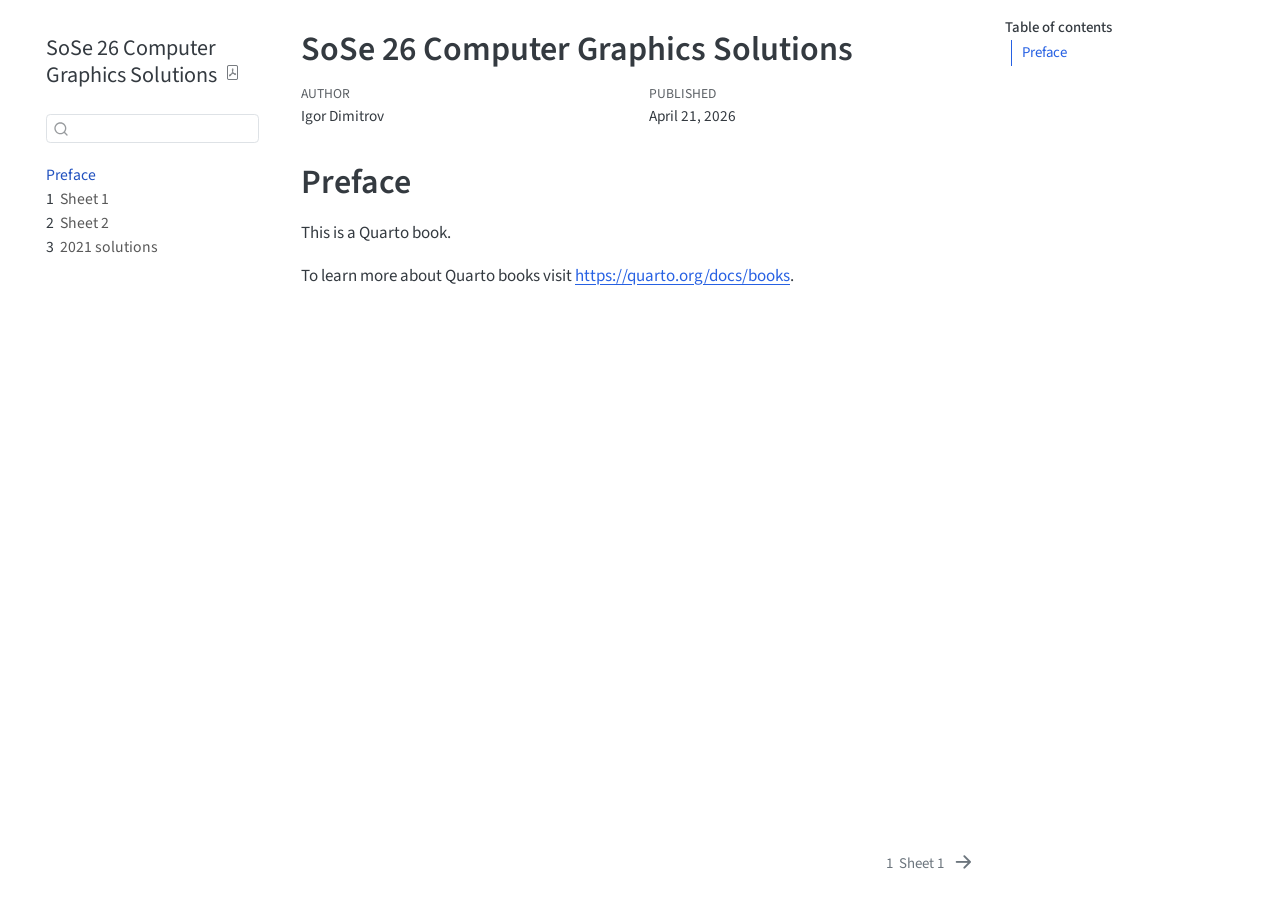
==== commit b5a5e8eb: "Built site for gh-pages" ====
--- a/index.html
+++ b/index.html
@@ -2,7 +2,7 @@
 <html xmlns="http://www.w3.org/1999/xhtml" lang="en" xml:lang="en"><head>
 
 <meta charset="utf-8">
-<meta name="generator" content="quarto-1.4.553">
+<meta name="generator" content="quarto-1.9.37">
 
 <meta name="viewport" content="width=device-width, initial-scale=1.0, user-scalable=yes">
 
@@ -11,6 +11,9 @@
 
 <title>SoSe 26 Computer Graphics Solutions</title>
 <style>
+/* Default styles provided by pandoc.
+** See https://pandoc.org/MANUAL.html#variables-for-html for config info.
+*/
 code{white-space: pre-wrap;}
 span.smallcaps{font-variant: small-caps;}
 div.columns{display: flex; gap: min(4vw, 1.5em);}
@@ -33,15 +36,16 @@
 <script src="site_libs/quarto-search/quarto-search.js"></script>
 <meta name="quarto:offset" content="./">
 <link href="./01.html" rel="next">
-<script src="site_libs/quarto-html/quarto.js"></script>
+<script src="site_libs/quarto-html/quarto.js" type="module"></script>
+<script src="site_libs/quarto-html/tabsets/tabsets.js" type="module"></script>
 <script src="site_libs/quarto-html/popper.min.js"></script>
 <script src="site_libs/quarto-html/tippy.umd.min.js"></script>
 <script src="site_libs/quarto-html/anchor.min.js"></script>
 <link href="site_libs/quarto-html/tippy.css" rel="stylesheet">
-<link href="site_libs/quarto-html/quarto-syntax-highlighting.css" rel="stylesheet" id="quarto-text-highlighting-styles">
+<link href="site_libs/quarto-html/quarto-syntax-highlighting-7f8f88aac4f3542376d5c11b86a4c14d.css" rel="stylesheet" id="quarto-text-highlighting-styles">
 <script src="site_libs/bootstrap/bootstrap.min.js"></script>
 <link href="site_libs/bootstrap/bootstrap-icons.css" rel="stylesheet">
-<link href="site_libs/bootstrap/bootstrap.min.css" rel="stylesheet" id="quarto-bootstrap" data-mode="light">
+<link href="site_libs/bootstrap/bootstrap-251915186e5ac48a2a36efd978de2bb8.min.css" rel="stylesheet" append-hash="true" id="quarto-bootstrap" data-mode="light">
 <script id="quarto-search-options" type="application/json">{
   "location": "sidebar",
   "copy-button": false,
@@ -73,19 +77,19 @@
 
 </head>
 
-<body class="nav-sidebar floating">
+<body class="nav-sidebar floating quarto-light">
 
 <div id="quarto-search-results"></div>
   <header id="quarto-header" class="headroom fixed-top">
   <nav class="quarto-secondary-nav">
     <div class="container-fluid d-flex">
-      <button type="button" class="quarto-btn-toggle btn" data-bs-toggle="collapse" data-bs-target=".quarto-sidebar-collapse-item" aria-controls="quarto-sidebar" aria-expanded="false" aria-label="Toggle sidebar navigation" onclick="if (window.quartoToggleHeadroom) { window.quartoToggleHeadroom(); }">
+      <button type="button" class="quarto-btn-toggle btn" data-bs-toggle="collapse" role="button" data-bs-target=".quarto-sidebar-collapse-item" aria-controls="quarto-sidebar" aria-expanded="false" aria-label="Toggle sidebar navigation" onclick="if (window.quartoToggleHeadroom) { window.quartoToggleHeadroom(); }">
         <i class="bi bi-layout-text-sidebar-reverse"></i>
       </button>
         <nav class="quarto-page-breadcrumbs" aria-label="breadcrumb"><ol class="breadcrumb"><li class="breadcrumb-item"><a href="./index.html">Preface</a></li></ol></nav>
-        <a class="flex-grow-1" role="button" data-bs-toggle="collapse" data-bs-target=".quarto-sidebar-collapse-item" aria-controls="quarto-sidebar" aria-expanded="false" aria-label="Toggle sidebar navigation" onclick="if (window.quartoToggleHeadroom) { window.quartoToggleHeadroom(); }">      
+        <a class="flex-grow-1" role="navigation" data-bs-toggle="collapse" data-bs-target=".quarto-sidebar-collapse-item" aria-controls="quarto-sidebar" aria-expanded="false" aria-label="Toggle sidebar navigation" onclick="if (window.quartoToggleHeadroom) { window.quartoToggleHeadroom(); }">      
         </a>
-      <button type="button" class="btn quarto-search-button" aria-label="" onclick="window.quartoOpenSearch();">
+      <button type="button" class="btn quarto-search-button" aria-label="Search" onclick="window.quartoOpenSearch();">
         <i class="bi bi-search"></i>
       </button>
     </div>
@@ -192,43 +196,58 @@
 
 </main> <!-- /main -->
 <script id="quarto-html-after-body" type="application/javascript">
-window.document.addEventListener("DOMContentLoaded", function (event) {
-  const toggleBodyColorMode = (bsSheetEl) => {
-    const mode = bsSheetEl.getAttribute("data-mode");
-    const bodyEl = window.document.querySelector("body");
-    if (mode === "dark") {
-      bodyEl.classList.add("quarto-dark");
-      bodyEl.classList.remove("quarto-light");
-    } else {
-      bodyEl.classList.add("quarto-light");
-      bodyEl.classList.remove("quarto-dark");
-    }
-  }
-  const toggleBodyColorPrimary = () => {
-    const bsSheetEl = window.document.querySelector("link#quarto-bootstrap");
-    if (bsSheetEl) {
-      toggleBodyColorMode(bsSheetEl);
-    }
-  }
-  toggleBodyColorPrimary();  
-  const icon = "";
-  const anchorJS = new window.AnchorJS();
-  anchorJS.options = {
-    placement: 'right',
-    icon: icon
-  };
-  anchorJS.add('.anchored');
-  const isCodeAnnotation = (el) => {
-    for (const clz of el.classList) {
-      if (clz.startsWith('code-annotation-')) {                     
-        return true;
-      }
-    }
-    return false;
-  }
-  const clipboard = new window.ClipboardJS('.code-copy-button', {
-    text: function(trigger) {
-      const codeEl = trigger.previousElementSibling.cloneNode(true);
+  window.document.addEventListener("DOMContentLoaded", function (event) {
+    const icon = "";
+    const anchorJS = new window.AnchorJS();
+    anchorJS.options = {
+      placement: 'right',
+      icon: icon
+    };
+    anchorJS.add('.anchored');
+    const isCodeAnnotation = (el) => {
+      for (const clz of el.classList) {
+        if (clz.startsWith('code-annotation-')) {                     
+          return true;
+        }
+      }
+      return false;
+    }
+    const onCopySuccess = function(e) {
+      // button target
+      const button = e.trigger;
+      // don't keep focus
+      button.blur();
+      // flash "checked"
+      button.classList.add('code-copy-button-checked');
+      var currentTitle = button.getAttribute("title");
+      button.setAttribute("title", "Copied!");
+      let tooltip;
+      if (window.bootstrap) {
+        button.setAttribute("data-bs-toggle", "tooltip");
+        button.setAttribute("data-bs-placement", "left");
+        button.setAttribute("data-bs-title", "Copied!");
+        tooltip = new bootstrap.Tooltip(button, 
+          { trigger: "manual", 
+            customClass: "code-copy-button-tooltip",
+            offset: [0, -8]});
+        tooltip.show();    
+      }
+      setTimeout(function() {
+        if (tooltip) {
+          tooltip.hide();
+          button.removeAttribute("data-bs-title");
+          button.removeAttribute("data-bs-toggle");
+          button.removeAttribute("data-bs-placement");
+        }
+        button.setAttribute("title", currentTitle);
+        button.classList.remove('code-copy-button-checked');
+      }, 1000);
+      // clear code selection
+      e.clearSelection();
+    }
+    const getTextToCopy = function(trigger) {
+      const outerScaffold = trigger.parentElement.cloneNode(true);
+      const codeEl = outerScaffold.querySelector('code');
       for (const childEl of codeEl.children) {
         if (isCodeAnnotation(childEl)) {
           childEl.remove();
@@ -236,184 +255,184 @@
       }
       return codeEl.innerText;
     }
-  });
-  clipboard.on('success', function(e) {
-    // button target
-    const button = e.trigger;
-    // don't keep focus
-    button.blur();
-    // flash "checked"
-    button.classList.add('code-copy-button-checked');
-    var currentTitle = button.getAttribute("title");
-    button.setAttribute("title", "Copied!");
-    let tooltip;
-    if (window.bootstrap) {
-      button.setAttribute("data-bs-toggle", "tooltip");
-      button.setAttribute("data-bs-placement", "left");
-      button.setAttribute("data-bs-title", "Copied!");
-      tooltip = new bootstrap.Tooltip(button, 
-        { trigger: "manual", 
-          customClass: "code-copy-button-tooltip",
-          offset: [0, -8]});
-      tooltip.show();    
-    }
-    setTimeout(function() {
-      if (tooltip) {
-        tooltip.hide();
-        button.removeAttribute("data-bs-title");
-        button.removeAttribute("data-bs-toggle");
-        button.removeAttribute("data-bs-placement");
-      }
-      button.setAttribute("title", currentTitle);
-      button.classList.remove('code-copy-button-checked');
-    }, 1000);
-    // clear code selection
-    e.clearSelection();
-  });
-    var localhostRegex = new RegExp(/^(?:http|https):\/\/localhost\:?[0-9]*\//);
-    var mailtoRegex = new RegExp(/^mailto:/);
-      var filterRegex = new RegExp('/' + window.location.host + '/');
-    var isInternal = (href) => {
-        return filterRegex.test(href) || localhostRegex.test(href) || mailtoRegex.test(href);
-    }
-    // Inspect non-navigation links and adorn them if external
- 	var links = window.document.querySelectorAll('a[href]:not(.nav-link):not(.navbar-brand):not(.toc-action):not(.sidebar-link):not(.sidebar-item-toggle):not(.pagination-link):not(.no-external):not([aria-hidden]):not(.dropdown-item):not(.quarto-navigation-tool)');
-    for (var i=0; i<links.length; i++) {
-      const link = links[i];
-      if (!isInternal(link.href)) {
-        // undo the damage that might have been done by quarto-nav.js in the case of
-        // links that we want to consider external
-        if (link.dataset.originalHref !== undefined) {
-          link.href = link.dataset.originalHref;
-        }
-      }
-    }
-  function tippyHover(el, contentFn, onTriggerFn, onUntriggerFn) {
-    const config = {
-      allowHTML: true,
-      maxWidth: 500,
-      delay: 100,
-      arrow: false,
-      appendTo: function(el) {
-          return el.parentElement;
-      },
-      interactive: true,
-      interactiveBorder: 10,
-      theme: 'quarto',
-      placement: 'bottom-start',
-    };
-    if (contentFn) {
-      config.content = contentFn;
-    }
-    if (onTriggerFn) {
-      config.onTrigger = onTriggerFn;
-    }
-    if (onUntriggerFn) {
-      config.onUntrigger = onUntriggerFn;
-    }
-    window.tippy(el, config); 
-  }
-  const noterefs = window.document.querySelectorAll('a[role="doc-noteref"]');
-  for (var i=0; i<noterefs.length; i++) {
-    const ref = noterefs[i];
-    tippyHover(ref, function() {
-      // use id or data attribute instead here
-      let href = ref.getAttribute('data-footnote-href') || ref.getAttribute('href');
-      try { href = new URL(href).hash; } catch {}
-      const id = href.replace(/^#\/?/, "");
-      const note = window.document.getElementById(id);
-      if (note) {
-        return note.innerHTML;
+    const clipboard = new window.ClipboardJS('.code-copy-button:not([data-in-quarto-modal])', {
+      text: getTextToCopy
+    });
+    clipboard.on('success', onCopySuccess);
+    if (window.document.getElementById('quarto-embedded-source-code-modal')) {
+      const clipboardModal = new window.ClipboardJS('.code-copy-button[data-in-quarto-modal]', {
+        text: getTextToCopy,
+        container: window.document.getElementById('quarto-embedded-source-code-modal')
+      });
+      clipboardModal.on('success', onCopySuccess);
+    }
+      var localhostRegex = new RegExp(/^(?:http|https):\/\/localhost\:?[0-9]*\//);
+      var mailtoRegex = new RegExp(/^mailto:/);
+        var filterRegex = new RegExp('/' + window.location.host + '/');
+      var isInternal = (href) => {
+          return filterRegex.test(href) || localhostRegex.test(href) || mailtoRegex.test(href);
+      }
+      // Inspect non-navigation links and adorn them if external
+     var links = window.document.querySelectorAll('a[href]:not(.nav-link):not(.navbar-brand):not(.toc-action):not(.sidebar-link):not(.sidebar-item-toggle):not(.pagination-link):not(.no-external):not([aria-hidden]):not(.dropdown-item):not(.quarto-navigation-tool):not(.about-link)');
+      for (var i=0; i<links.length; i++) {
+        const link = links[i];
+        if (!isInternal(link.href)) {
+          // undo the damage that might have been done by quarto-nav.js in the case of
+          // links that we want to consider external
+          if (link.dataset.originalHref !== undefined) {
+            link.href = link.dataset.originalHref;
+          }
+        }
+      }
+    function tippyHover(el, contentFn, onTriggerFn, onUntriggerFn) {
+      const config = {
+        allowHTML: true,
+        maxWidth: 500,
+        delay: 100,
+        arrow: false,
+        appendTo: function(el) {
+            return el.parentElement;
+        },
+        interactive: true,
+        interactiveBorder: 10,
+        theme: 'quarto',
+        placement: 'bottom-start',
+      };
+      if (contentFn) {
+        config.content = contentFn;
+      }
+      if (onTriggerFn) {
+        config.onTrigger = onTriggerFn;
+      }
+      if (onUntriggerFn) {
+        config.onUntrigger = onUntriggerFn;
+      }
+      window.tippy(el, config); 
+    }
+    const noterefs = window.document.querySelectorAll('a[role="doc-noteref"]');
+    for (var i=0; i<noterefs.length; i++) {
+      const ref = noterefs[i];
+      tippyHover(ref, function() {
+        // use id or data attribute instead here
+        let href = ref.getAttribute('data-footnote-href') || ref.getAttribute('href');
+        try { href = new URL(href).hash; } catch {}
+        const id = href.replace(/^#\/?/, "");
+        const note = window.document.getElementById(id);
+        if (note) {
+          return note.innerHTML;
+        } else {
+          return "";
+        }
+      });
+    }
+    const xrefs = window.document.querySelectorAll('a.quarto-xref');
+    const processXRef = (id, note) => {
+      // Strip column container classes
+      const stripColumnClz = (el) => {
+        el.classList.remove("page-full", "page-columns");
+        if (el.children) {
+          for (const child of el.children) {
+            stripColumnClz(child);
+          }
+        }
+      }
+      stripColumnClz(note)
+      if (id === null || id.startsWith('sec-')) {
+        // Special case sections, only their first couple elements
+        const container = document.createElement("div");
+        if (note.children && note.children.length > 2) {
+          container.appendChild(note.children[0].cloneNode(true));
+          for (let i = 1; i < note.children.length; i++) {
+            const child = note.children[i];
+            if (child.tagName === "P" && child.innerText === "") {
+              continue;
+            } else {
+              container.appendChild(child.cloneNode(true));
+              break;
+            }
+          }
+          if (window.Quarto?.typesetMath) {
+            window.Quarto.typesetMath(container);
+          }
+          return container.innerHTML
+        } else {
+          if (window.Quarto?.typesetMath) {
+            window.Quarto.typesetMath(note);
+          }
+          return note.innerHTML;
+        }
       } else {
-        return "";
-      }
-    });
-  }
-  const xrefs = window.document.querySelectorAll('a.quarto-xref');
-  const processXRef = (id, note) => {
-    // Strip column container classes
-    const stripColumnClz = (el) => {
-      el.classList.remove("page-full", "page-columns");
-      if (el.children) {
-        for (const child of el.children) {
-          stripColumnClz(child);
-        }
-      }
-    }
-    stripColumnClz(note)
-    if (id === null || id.startsWith('sec-')) {
-      // Special case sections, only their first couple elements
-      const container = document.createElement("div");
-      if (note.children && note.children.length > 2) {
-        container.appendChild(note.children[0].cloneNode(true));
-        for (let i = 1; i < note.children.length; i++) {
-          const child = note.children[i];
-          if (child.tagName === "P" && child.innerText === "") {
-            continue;
-          } else {
-            container.appendChild(child.cloneNode(true));
-            break;
-          }
-        }
-        if (window.Quarto?.typesetMath) {
-          window.Quarto.typesetMath(container);
-        }
-        return container.innerHTML
-      } else {
+        // Remove any anchor links if they are present
+        const anchorLink = note.querySelector('a.anchorjs-link');
+        if (anchorLink) {
+          anchorLink.remove();
+        }
         if (window.Quarto?.typesetMath) {
           window.Quarto.typesetMath(note);
         }
-        return note.innerHTML;
-      }
-    } else {
-      // Remove any anchor links if they are present
-      const anchorLink = note.querySelector('a.anchorjs-link');
-      if (anchorLink) {
-        anchorLink.remove();
-      }
-      if (window.Quarto?.typesetMath) {
-        window.Quarto.typesetMath(note);
-      }
-      // TODO in 1.5, we should make sure this works without a callout special case
-      if (note.classList.contains("callout")) {
-        return note.outerHTML;
-      } else {
-        return note.innerHTML;
-      }
-    }
-  }
-  for (var i=0; i<xrefs.length; i++) {
-    const xref = xrefs[i];
-    tippyHover(xref, undefined, function(instance) {
-      instance.disable();
-      let url = xref.getAttribute('href');
-      let hash = undefined; 
-      if (url.startsWith('#')) {
-        hash = url;
-      } else {
-        try { hash = new URL(url).hash; } catch {}
-      }
-      if (hash) {
-        const id = hash.replace(/^#\/?/, "");
-        const note = window.document.getElementById(id);
-        if (note !== null) {
-          try {
-            const html = processXRef(id, note.cloneNode(true));
-            instance.setContent(html);
-          } finally {
-            instance.enable();
-            instance.show();
-          }
+        if (note.classList.contains("callout")) {
+          return note.outerHTML;
         } else {
-          // See if we can fetch this
-          fetch(url.split('#')[0])
+          return note.innerHTML;
+        }
+      }
+    }
+    for (var i=0; i<xrefs.length; i++) {
+      const xref = xrefs[i];
+      tippyHover(xref, undefined, function(instance) {
+        instance.disable();
+        let url = xref.getAttribute('href');
+        let hash = undefined; 
+        if (url.startsWith('#')) {
+          hash = url;
+        } else {
+          try { hash = new URL(url).hash; } catch {}
+        }
+        if (hash) {
+          const id = hash.replace(/^#\/?/, "");
+          const note = window.document.getElementById(id);
+          if (note !== null) {
+            try {
+              const html = processXRef(id, note.cloneNode(true));
+              instance.setContent(html);
+            } finally {
+              instance.enable();
+              instance.show();
+            }
+          } else {
+            // See if we can fetch this
+            fetch(url.split('#')[0])
+            .then(res => res.text())
+            .then(html => {
+              const parser = new DOMParser();
+              const htmlDoc = parser.parseFromString(html, "text/html");
+              const note = htmlDoc.getElementById(id);
+              if (note !== null) {
+                const html = processXRef(id, note);
+                instance.setContent(html);
+              } 
+            }).finally(() => {
+              instance.enable();
+              instance.show();
+            });
+          }
+        } else {
+          // See if we can fetch a full url (with no hash to target)
+          // This is a special case and we should probably do some content thinning / targeting
+          fetch(url)
           .then(res => res.text())
           .then(html => {
             const parser = new DOMParser();
             const htmlDoc = parser.parseFromString(html, "text/html");
-            const note = htmlDoc.getElementById(id);
+            const note = htmlDoc.querySelector('main.content');
             if (note !== null) {
-              const html = processXRef(id, note);
+              // This should only happen for chapter cross references
+              // (since there is no id in the URL)
+              // remove the first header
+              if (note.children.length > 0 && note.children[0].tagName === "HEADER") {
+                note.children[0].remove();
+              }
+              const html = processXRef(null, note);
               instance.setContent(html);
             } 
           }).finally(() => {
@@ -421,185 +440,161 @@
             instance.show();
           });
         }
+      }, function(instance) {
+      });
+    }
+        let selectedAnnoteEl;
+        const selectorForAnnotation = ( cell, annotation) => {
+          let cellAttr = 'data-code-cell="' + cell + '"';
+          let lineAttr = 'data-code-annotation="' +  annotation + '"';
+          const selector = 'span[' + cellAttr + '][' + lineAttr + ']';
+          return selector;
+        }
+        const selectCodeLines = (annoteEl) => {
+          const doc = window.document;
+          const targetCell = annoteEl.getAttribute("data-target-cell");
+          const targetAnnotation = annoteEl.getAttribute("data-target-annotation");
+          const annoteSpan = window.document.querySelector(selectorForAnnotation(targetCell, targetAnnotation));
+          const lines = annoteSpan.getAttribute("data-code-lines").split(",");
+          const lineIds = lines.map((line) => {
+            return targetCell + "-" + line;
+          })
+          let top = null;
+          let height = null;
+          let parent = null;
+          if (lineIds.length > 0) {
+              //compute the position of the single el (top and bottom and make a div)
+              const el = window.document.getElementById(lineIds[0]);
+              top = el.offsetTop;
+              height = el.offsetHeight;
+              parent = el.parentElement.parentElement;
+            if (lineIds.length > 1) {
+              const lastEl = window.document.getElementById(lineIds[lineIds.length - 1]);
+              const bottom = lastEl.offsetTop + lastEl.offsetHeight;
+              height = bottom - top;
+            }
+            if (top !== null && height !== null && parent !== null) {
+              // cook up a div (if necessary) and position it 
+              let div = window.document.getElementById("code-annotation-line-highlight");
+              if (div === null) {
+                div = window.document.createElement("div");
+                div.setAttribute("id", "code-annotation-line-highlight");
+                div.style.position = 'absolute';
+                parent.appendChild(div);
+              }
+              div.style.top = top - 2 + "px";
+              div.style.height = height + 4 + "px";
+              div.style.left = 0;
+              let gutterDiv = window.document.getElementById("code-annotation-line-highlight-gutter");
+              if (gutterDiv === null) {
+                gutterDiv = window.document.createElement("div");
+                gutterDiv.setAttribute("id", "code-annotation-line-highlight-gutter");
+                gutterDiv.style.position = 'absolute';
+                const codeCell = window.document.getElementById(targetCell);
+                const gutter = codeCell.querySelector('.code-annotation-gutter');
+                gutter.appendChild(gutterDiv);
+              }
+              gutterDiv.style.top = top - 2 + "px";
+              gutterDiv.style.height = height + 4 + "px";
+            }
+            selectedAnnoteEl = annoteEl;
+          }
+        };
+        const unselectCodeLines = () => {
+          const elementsIds = ["code-annotation-line-highlight", "code-annotation-line-highlight-gutter"];
+          elementsIds.forEach((elId) => {
+            const div = window.document.getElementById(elId);
+            if (div) {
+              div.remove();
+            }
+          });
+          selectedAnnoteEl = undefined;
+        };
+          // Handle positioning of the toggle
+      window.addEventListener(
+        "resize",
+        throttle(() => {
+          elRect = undefined;
+          if (selectedAnnoteEl) {
+            selectCodeLines(selectedAnnoteEl);
+          }
+        }, 10)
+      );
+      function throttle(fn, ms) {
+      let throttle = false;
+      let timer;
+        return (...args) => {
+          if(!throttle) { // first call gets through
+              fn.apply(this, args);
+              throttle = true;
+          } else { // all the others get throttled
+              if(timer) clearTimeout(timer); // cancel #2
+              timer = setTimeout(() => {
+                fn.apply(this, args);
+                timer = throttle = false;
+              }, ms);
+          }
+        };
+      }
+        // Attach click handler to the DT
+        const annoteDls = window.document.querySelectorAll('dt[data-target-cell]');
+        for (const annoteDlNode of annoteDls) {
+          annoteDlNode.addEventListener('click', (event) => {
+            const clickedEl = event.target;
+            if (clickedEl !== selectedAnnoteEl) {
+              unselectCodeLines();
+              const activeEl = window.document.querySelector('dt[data-target-cell].code-annotation-active');
+              if (activeEl) {
+                activeEl.classList.remove('code-annotation-active');
+              }
+              selectCodeLines(clickedEl);
+              clickedEl.classList.add('code-annotation-active');
+            } else {
+              // Unselect the line
+              unselectCodeLines();
+              clickedEl.classList.remove('code-annotation-active');
+            }
+          });
+        }
+    const findCites = (el) => {
+      const parentEl = el.parentElement;
+      if (parentEl) {
+        const cites = parentEl.dataset.cites;
+        if (cites) {
+          return {
+            el,
+            cites: cites.split(' ')
+          };
+        } else {
+          return findCites(el.parentElement)
+        }
       } else {
-        // See if we can fetch a full url (with no hash to target)
-        // This is a special case and we should probably do some content thinning / targeting
-        fetch(url)
-        .then(res => res.text())
-        .then(html => {
-          const parser = new DOMParser();
-          const htmlDoc = parser.parseFromString(html, "text/html");
-          const note = htmlDoc.querySelector('main.content');
-          if (note !== null) {
-            // This should only happen for chapter cross references
-            // (since there is no id in the URL)
-            // remove the first header
-            if (note.children.length > 0 && note.children[0].tagName === "HEADER") {
-              note.children[0].remove();
+        return undefined;
+      }
+    };
+    var bibliorefs = window.document.querySelectorAll('a[role="doc-biblioref"]');
+    for (var i=0; i<bibliorefs.length; i++) {
+      const ref = bibliorefs[i];
+      const citeInfo = findCites(ref);
+      if (citeInfo) {
+        tippyHover(citeInfo.el, function() {
+          var popup = window.document.createElement('div');
+          citeInfo.cites.forEach(function(cite) {
+            var citeDiv = window.document.createElement('div');
+            citeDiv.classList.add('hanging-indent');
+            citeDiv.classList.add('csl-entry');
+            var biblioDiv = window.document.getElementById('ref-' + cite);
+            if (biblioDiv) {
+              citeDiv.innerHTML = biblioDiv.innerHTML;
             }
-            const html = processXRef(null, note);
-            instance.setContent(html);
-          } 
-        }).finally(() => {
-          instance.enable();
-          instance.show();
+            popup.appendChild(citeDiv);
+          });
+          return popup.innerHTML;
         });
       }
-    }, function(instance) {
-    });
-  }
-      let selectedAnnoteEl;
-      const selectorForAnnotation = ( cell, annotation) => {
-        let cellAttr = 'data-code-cell="' + cell + '"';
-        let lineAttr = 'data-code-annotation="' +  annotation + '"';
-        const selector = 'span[' + cellAttr + '][' + lineAttr + ']';
-        return selector;
-      }
-      const selectCodeLines = (annoteEl) => {
-        const doc = window.document;
-        const targetCell = annoteEl.getAttribute("data-target-cell");
-        const targetAnnotation = annoteEl.getAttribute("data-target-annotation");
-        const annoteSpan = window.document.querySelector(selectorForAnnotation(targetCell, targetAnnotation));
-        const lines = annoteSpan.getAttribute("data-code-lines").split(",");
-        const lineIds = lines.map((line) => {
-          return targetCell + "-" + line;
-        })
-        let top = null;
-        let height = null;
-        let parent = null;
-        if (lineIds.length > 0) {
-            //compute the position of the single el (top and bottom and make a div)
-            const el = window.document.getElementById(lineIds[0]);
-            top = el.offsetTop;
-            height = el.offsetHeight;
-            parent = el.parentElement.parentElement;
-          if (lineIds.length > 1) {
-            const lastEl = window.document.getElementById(lineIds[lineIds.length - 1]);
-            const bottom = lastEl.offsetTop + lastEl.offsetHeight;
-            height = bottom - top;
-          }
-          if (top !== null && height !== null && parent !== null) {
-            // cook up a div (if necessary) and position it 
-            let div = window.document.getElementById("code-annotation-line-highlight");
-            if (div === null) {
-              div = window.document.createElement("div");
-              div.setAttribute("id", "code-annotation-line-highlight");
-              div.style.position = 'absolute';
-              parent.appendChild(div);
-            }
-            div.style.top = top - 2 + "px";
-            div.style.height = height + 4 + "px";
-            div.style.left = 0;
-            let gutterDiv = window.document.getElementById("code-annotation-line-highlight-gutter");
-            if (gutterDiv === null) {
-              gutterDiv = window.document.createElement("div");
-              gutterDiv.setAttribute("id", "code-annotation-line-highlight-gutter");
-              gutterDiv.style.position = 'absolute';
-              const codeCell = window.document.getElementById(targetCell);
-              const gutter = codeCell.querySelector('.code-annotation-gutter');
-              gutter.appendChild(gutterDiv);
-            }
-            gutterDiv.style.top = top - 2 + "px";
-            gutterDiv.style.height = height + 4 + "px";
-          }
-          selectedAnnoteEl = annoteEl;
-        }
-      };
-      const unselectCodeLines = () => {
-        const elementsIds = ["code-annotation-line-highlight", "code-annotation-line-highlight-gutter"];
-        elementsIds.forEach((elId) => {
-          const div = window.document.getElementById(elId);
-          if (div) {
-            div.remove();
-          }
-        });
-        selectedAnnoteEl = undefined;
-      };
-        // Handle positioning of the toggle
-    window.addEventListener(
-      "resize",
-      throttle(() => {
-        elRect = undefined;
-        if (selectedAnnoteEl) {
-          selectCodeLines(selectedAnnoteEl);
-        }
-      }, 10)
-    );
-    function throttle(fn, ms) {
-    let throttle = false;
-    let timer;
-      return (...args) => {
-        if(!throttle) { // first call gets through
-            fn.apply(this, args);
-            throttle = true;
-        } else { // all the others get throttled
-            if(timer) clearTimeout(timer); // cancel #2
-            timer = setTimeout(() => {
-              fn.apply(this, args);
-              timer = throttle = false;
-            }, ms);
-        }
-      };
-    }
-      // Attach click handler to the DT
-      const annoteDls = window.document.querySelectorAll('dt[data-target-cell]');
-      for (const annoteDlNode of annoteDls) {
-        annoteDlNode.addEventListener('click', (event) => {
-          const clickedEl = event.target;
-          if (clickedEl !== selectedAnnoteEl) {
-            unselectCodeLines();
-            const activeEl = window.document.querySelector('dt[data-target-cell].code-annotation-active');
-            if (activeEl) {
-              activeEl.classList.remove('code-annotation-active');
-            }
-            selectCodeLines(clickedEl);
-            clickedEl.classList.add('code-annotation-active');
-          } else {
-            // Unselect the line
-            unselectCodeLines();
-            clickedEl.classList.remove('code-annotation-active');
-          }
-        });
-      }
-  const findCites = (el) => {
-    const parentEl = el.parentElement;
-    if (parentEl) {
-      const cites = parentEl.dataset.cites;
-      if (cites) {
-        return {
-          el,
-          cites: cites.split(' ')
-        };
-      } else {
-        return findCites(el.parentElement)
-      }
-    } else {
-      return undefined;
-    }
-  };
-  var bibliorefs = window.document.querySelectorAll('a[role="doc-biblioref"]');
-  for (var i=0; i<bibliorefs.length; i++) {
-    const ref = bibliorefs[i];
-    const citeInfo = findCites(ref);
-    if (citeInfo) {
-      tippyHover(citeInfo.el, function() {
-        var popup = window.document.createElement('div');
-        citeInfo.cites.forEach(function(cite) {
-          var citeDiv = window.document.createElement('div');
-          citeDiv.classList.add('hanging-indent');
-          citeDiv.classList.add('csl-entry');
-          var biblioDiv = window.document.getElementById('ref-' + cite);
-          if (biblioDiv) {
-            citeDiv.innerHTML = biblioDiv.innerHTML;
-          }
-          popup.appendChild(citeDiv);
-        });
-        return popup.innerHTML;
-      });
-    }
-  }
-});
-</script>
+    }
+  });
+  </script>
 <nav class="page-navigation">
   <div class="nav-page nav-page-previous">
   </div>
--- a/site_libs/quarto-html/quarto-syntax-highlighting-7f8f88aac4f3542376d5c11b86a4c14d.css
+++ b/site_libs/quarto-html/quarto-syntax-highlighting-7f8f88aac4f3542376d5c11b86a4c14d.css
@@ -0,0 +1,236 @@
+/* quarto syntax highlight colors */
+:root {
+  --quarto-hl-ot-color: #003B4F;
+  --quarto-hl-at-color: #657422;
+  --quarto-hl-ss-color: #20794D;
+  --quarto-hl-an-color: #5E5E5E;
+  --quarto-hl-fu-color: #4758AB;
+  --quarto-hl-st-color: #20794D;
+  --quarto-hl-cf-color: #003B4F;
+  --quarto-hl-op-color: #5E5E5E;
+  --quarto-hl-er-color: #AD0000;
+  --quarto-hl-bn-color: #AD0000;
+  --quarto-hl-al-color: #AD0000;
+  --quarto-hl-va-color: #111111;
+  --quarto-hl-bu-color: inherit;
+  --quarto-hl-ex-color: inherit;
+  --quarto-hl-pp-color: #AD0000;
+  --quarto-hl-in-color: #5E5E5E;
+  --quarto-hl-vs-color: #20794D;
+  --quarto-hl-wa-color: #5E5E5E;
+  --quarto-hl-do-color: #5E5E5E;
+  --quarto-hl-im-color: #00769E;
+  --quarto-hl-ch-color: #20794D;
+  --quarto-hl-dt-color: #AD0000;
+  --quarto-hl-fl-color: #AD0000;
+  --quarto-hl-co-color: #5E5E5E;
+  --quarto-hl-cv-color: #5E5E5E;
+  --quarto-hl-cn-color: #8f5902;
+  --quarto-hl-sc-color: #5E5E5E;
+  --quarto-hl-dv-color: #AD0000;
+  --quarto-hl-kw-color: #003B4F;
+}
+
+/* other quarto variables */
+:root {
+  --quarto-font-monospace: SFMono-Regular, Menlo, Monaco, Consolas, "Liberation Mono", "Courier New", monospace;
+}
+
+/* syntax highlight based on Pandoc's rules */
+pre > code.sourceCode > span {
+  color: #003B4F;
+}
+
+code.sourceCode > span {
+  color: #003B4F;
+}
+
+div.sourceCode,
+div.sourceCode pre.sourceCode {
+  color: #003B4F;
+}
+
+/* Normal */
+code span {
+  color: #003B4F;
+}
+
+/* Alert */
+code span.al {
+  color: #AD0000;
+  font-style: inherit;
+}
+
+/* Annotation */
+code span.an {
+  color: #5E5E5E;
+  font-style: inherit;
+}
+
+/* Attribute */
+code span.at {
+  color: #657422;
+  font-style: inherit;
+}
+
+/* BaseN */
+code span.bn {
+  color: #AD0000;
+  font-style: inherit;
+}
+
+/* BuiltIn */
+code span.bu {
+  font-style: inherit;
+}
+
+/* ControlFlow */
+code span.cf {
+  color: #003B4F;
+  font-weight: bold;
+  font-style: inherit;
+}
+
+/* Char */
+code span.ch {
+  color: #20794D;
+  font-style: inherit;
+}
+
+/* Constant */
+code span.cn {
+  color: #8f5902;
+  font-style: inherit;
+}
+
+/* Comment */
+code span.co {
+  color: #5E5E5E;
+  font-style: inherit;
+}
+
+/* CommentVar */
+code span.cv {
+  color: #5E5E5E;
+  font-style: italic;
+}
+
+/* Documentation */
+code span.do {
+  color: #5E5E5E;
+  font-style: italic;
+}
+
+/* DataType */
+code span.dt {
+  color: #AD0000;
+  font-style: inherit;
+}
+
+/* DecVal */
+code span.dv {
+  color: #AD0000;
+  font-style: inherit;
+}
+
+/* Error */
+code span.er {
+  color: #AD0000;
+  font-style: inherit;
+}
+
+/* Extension */
+code span.ex {
+  font-style: inherit;
+}
+
+/* Float */
+code span.fl {
+  color: #AD0000;
+  font-style: inherit;
+}
+
+/* Function */
+code span.fu {
+  color: #4758AB;
+  font-style: inherit;
+}
+
+/* Import */
+code span.im {
+  color: #00769E;
+  font-style: inherit;
+}
+
+/* Information */
+code span.in {
+  color: #5E5E5E;
+  font-style: inherit;
+}
+
+/* Keyword */
+code span.kw {
+  color: #003B4F;
+  font-weight: bold;
+  font-style: inherit;
+}
+
+/* Operator */
+code span.op {
+  color: #5E5E5E;
+  font-style: inherit;
+}
+
+/* Other */
+code span.ot {
+  color: #003B4F;
+  font-style: inherit;
+}
+
+/* Preprocessor */
+code span.pp {
+  color: #AD0000;
+  font-style: inherit;
+}
+
+/* SpecialChar */
+code span.sc {
+  color: #5E5E5E;
+  font-style: inherit;
+}
+
+/* SpecialString */
+code span.ss {
+  color: #20794D;
+  font-style: inherit;
+}
+
+/* String */
+code span.st {
+  color: #20794D;
+  font-style: inherit;
+}
+
+/* Variable */
+code span.va {
+  color: #111111;
+  font-style: inherit;
+}
+
+/* VerbatimString */
+code span.vs {
+  color: #20794D;
+  font-style: inherit;
+}
+
+/* Warning */
+code span.wa {
+  color: #5E5E5E;
+  font-style: italic;
+}
+
+.prevent-inlining {
+  content: "</";
+}
+
+/*# sourceMappingURL=789ad8cd35626ba772517505b42a116e.css.map */
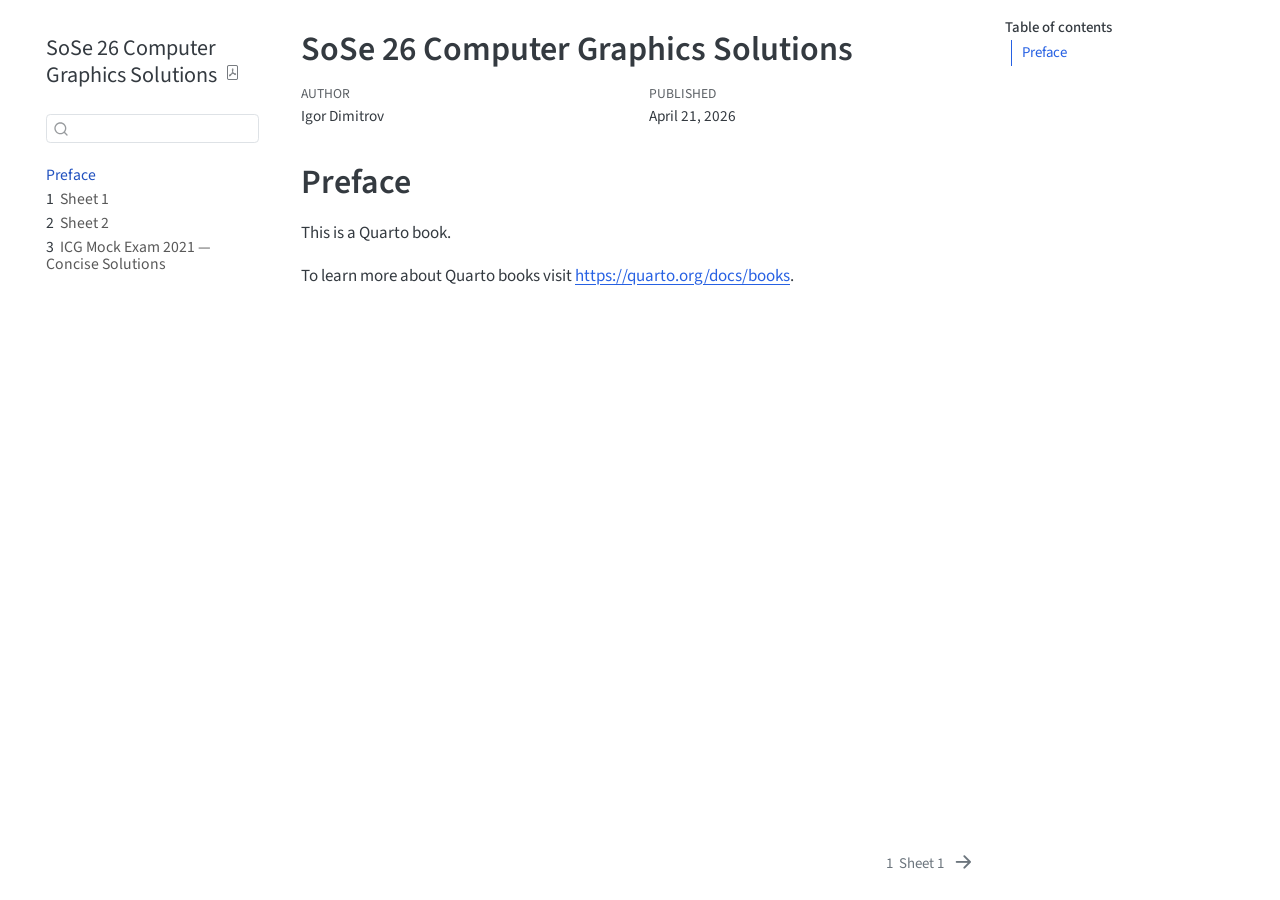
==== commit 2b577fee: "Built site for gh-pages" ====
--- a/index.html
+++ b/index.html
@@ -135,7 +135,7 @@
         <li class="sidebar-item">
   <div class="sidebar-item-container"> 
   <a href="./exam/2021.html" class="sidebar-item-text sidebar-link">
- <span class="menu-text"><span class="chapter-number">3</span>&nbsp; <span class="chapter-title">2021 solutions</span></span></a>
+ <span class="menu-text"><span class="chapter-number">3</span>&nbsp; <span class="chapter-title">ICG Mock Exam 2021 — Concise Solutions</span></span></a>
   </div>
 </li>
     </ul>
